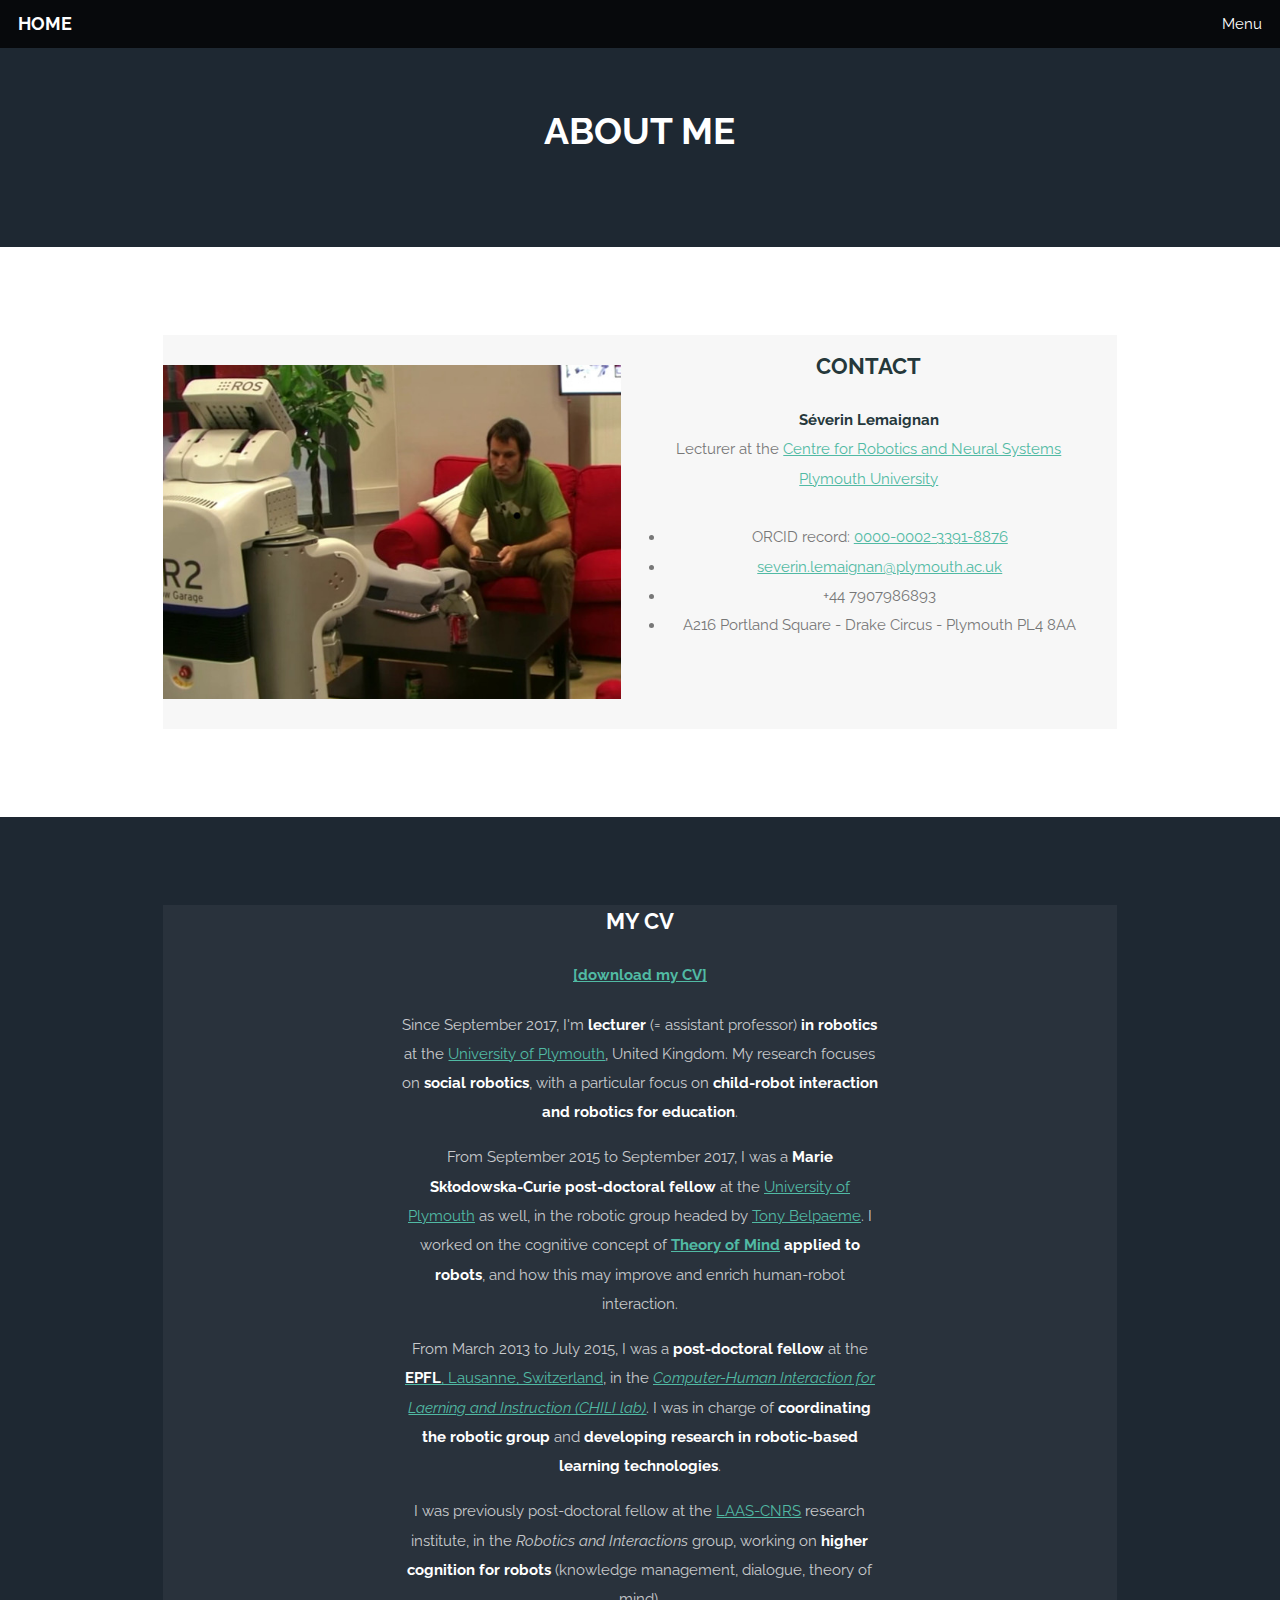
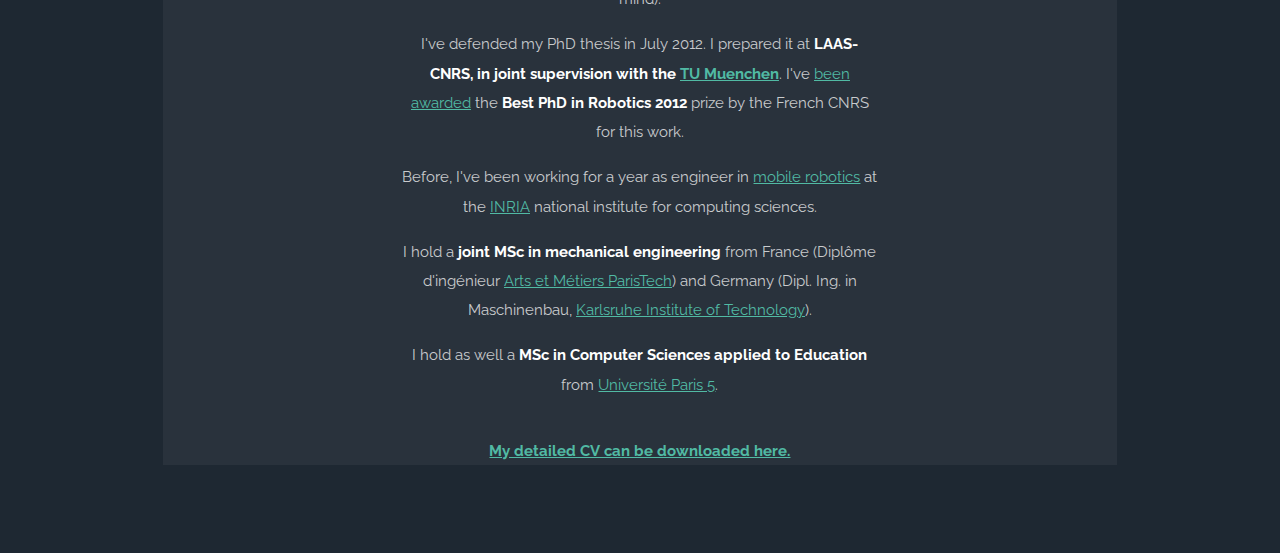
==== aboutme.html @ 6ba9ac2d "[minor] link to my full CV" ====
<!DOCTYPE HTML>
<!--
    Retrospect by TEMPLATED
    templated.co @templatedco
    Released for free under the Creative Commons Attribution 3.0 license (templated.co/license)
-->
<html>
    <head>
        <title>Séverin Lemaignan - Research & Curriculum</title>
        <meta charset="utf-8" />
        <meta name="viewport" content="width=device-width, initial-scale=1" />
        <!--[if lte IE 8]><script src="assets/js/ie/html5shiv.js"></script><![endif]-->
        <link rel="stylesheet" href="assets/css/main.css" />
        <!--[if lte IE 8]><link rel="stylesheet" href="assets/css/ie8.css" /><![endif]-->
        <!--[if lte IE 9]><link rel="stylesheet" href="assets/css/ie9.css" /><![endif]-->
        <script src="assets/js/webcomponents-lite.min.js"></script>
        <link rel="import" href="elements/nav.html">
        <link rel="import" href="elements/footer.html">

    </head>
    <body>

        <!-- Header -->
        <header id="header">
            <h1><a href="index.html">HOME</a></h1>
            <a href="#nav">Menu</a>
        </header>

        <!-- Nav -->
        <my-menu id="nav"></my-menu>

        <!-- Main -->
        <section id="main" class="wrapper style3 about-me-header">
            <div class="container">

                <header class="major special">
                    <h2>About Me</h2>
                </header>

            </div>
        </section>
        <section id="contact" class="wrapper special">
            <div class="inner">
                <article class="feature left">
                    <span class="image"><img src="images/aperitiftime.jpg" alt="" /></span>
                    <div class="content">
                        <h2>Contact</h2>
                        <p>
                        <strong>Séverin Lemaignan</strong><br/>
                        Lecturer at the <a href="https://www1.plymouth.ac.uk/research/crns/Pages/default.aspx" alt="CRNS official Website">Centre for Robotics and Neural Systems</a><br />
                        <a href="https://www.plymouth.ac.uk/" alt="UoP official Website">Plymouth University</a>
                        </p>

                        <ul class="fa-ul">
                            <li ><i class="fa-li fa fa-graduation-cap"></i>ORCID record: <a href="http://orcid.org/0000-0002-3391-8876" alt="ORCID record">0000-0002-3391-8876</a></li>
                            <li ><i class="fa-li fa fa-send"></i><a href="mailto:severin.lemaignan@plymouth.ac.uk">severin.lemaignan@plymouth.ac.uk</a></li>
                            <li ><i class="fa-li fa fa-mobile-phone"></i>+44 7907986893</li>
                            <li ><i class="fa-li fa fa-envelope"></i>A216 Portland Square - Drake Circus - Plymouth PL4 8AA</li>
                        </ul>

                        <ul class="icons">
                            <li><a href="https://plus.google.com/109203998493230524215" class="icon fa-google-plus">
                                    <span class="label">Google Plus</span>
                                </a></li>
                                <li><a href="https://twitter.com/skadge" class="icon fa-twitter">
                                        <span class="label">Twitter</span>
                                    </a></li>
                                    <li><a href="https://fr.linkedin.com/in/skadge" class="icon fa-linkedin">
                                            <span class="label">LinkedIn</span>
                                        </a></li>
                        </ul>

                    </div>
                </article>
            </div>
        </section>


        <section id="curriculum" class="wrapper style2 special">
            <div class="inner">
                <article class="feature">
                    <div class="container 50%">
                        <h2>My CV</h2>

                        <div style="margin-bottom:20px">
<b><a href="https://github.com/severin-lemaignan/cv/raw/master/cv.pdf" type="application/pdf">[download my CV]</a></b>
                        </div>

                        <ul class="alt">
<li> Since September 2017, I'm <strong>lecturer</strong> (= assistant professor) <strong>in robotics</strong> at the <a href="https://www.plymouth.ac.uk/" alt="UoP official Website">University of Plymouth</a>, United Kingdom. My research focuses on <strong>social robotics</strong>, with a particular focus on <strong>child-robot interaction and robotics for education</strong>.
</li>

<li> From September 2015 to September 2017, I was a <strong>Marie Skłodowska-Curie post-doctoral fellow</strong> at the <a href="https://www.plymouth.ac.uk/" alt="UoP official Website">University of Plymouth</a> as well, in the robotic group headed by <a href="http://tonybelpaeme.me">Tony Belpaeme</a>.
I worked on the cognitive concept of <strong><a href="https://en.wikipedia.org/wiki/Theory_of_mind" alt="Wikipedia page on the Theory of Mind">Theory of Mind</a> applied to robots</strong>, and how this may improve and enrich human-robot interaction.
</li>

<li> From March 2013 to July 2015, I was a <strong>post-doctoral fellow</strong> at the <a
href="http://www.epfl.ch" alt="Website of the
CHILI Lab"><strong>EPFL</strong>, Lausanne, Switzerland</a>, in the <em><a
href="http://chili.epfl.ch" alt="CHILI lab website"</a>Computer-Human
Interaction for Laerning and Instruction (CHILI lab)</a></em>. I was in charge of
<strong>coordinating the robotic group</strong> and <strong>developing research in robotic-based learning technologies</strong>.</li>

<li> I was previously post-doctoral fellow at the <a
href="http://www.laas.fr/laas09/2-27719-Home.php" alt="Website of the
Laboratoire d'Architecture et d'Analyse des Systèmes">LAAS-CNRS</a> research
institute, in the <em>Robotics and Interactions</em> group, working on 
<strong>higher cognition for robots</strong> (knowledge management, dialogue, theory of
mind).
</li>

<li> I've defended my PhD thesis in July 2012. I prepared it at <strong>LAAS-CNRS, in
joint supervision with the <a href="http://ias.cs.tum.edu" alt="TUM IAS
official Website">TU Muenchen</a></strong>. I've <a href="http://www.gdr-robotique.org/prix_de_these/?an=2013" alt="Prix de thèse - website GdR Robotique / CNRS">been awarded</a> the <strong>Best PhD in Robotics 2012</strong> prize by the French CNRS for this work.
</li>

<li>
Before, I've been working for a year as engineer in <a
href="http://cybercars2.paris-rocquencourt.inria.fr/" alt="Website of the
Cybercars project"> mobile robotics</a> at the <a
href="http://www.inria.fr/index.en.html" alt="Website of the Institut National
de Recherche en Informatique et Automatique">INRIA</a> national institute for
computing sciences.
</li>

<li>
I hold a <strong>joint MSc in mechanical engineering</strong> from France (Diplôme d'ingénieur
<a href="http://www.ensam.eu/en/">Arts et Métiers ParisTech</a>) and Germany
(Dipl. Ing. in Maschinenbau, <a
href="http://www.kit.edu">Karlsruhe Institute of Technology</a>).
</li>

<li>
I hold as well a <strong>MSc in Computer Sciences applied to Education</strong> from <a
href="http://www.univ-paris5.fr/">Université Paris 5</a>.
</li>

                        </ul>

<b><a href="https://github.com/severin-lemaignan/cv/raw/master/cv.pdf" type="application/pdf">My detailed CV can be downloaded here.</a></b>

                    </div>
                </article>
            </div>
        </section>

        <my-footer></my-footer>

        <!-- Scripts -->
        <script src="assets/js/jquery.min.js"></script>
        <script src="assets/js/skel.min.js"></script>
        <script src="assets/js/util.js"></script>
        <!--[if lte IE 8]><script src="assets/js/ie/respond.min.js"></script><![endif]-->
        <script src="assets/js/main.js"></script>

    </body>
</html>
---- assets/css/main.css ----
@charset "UTF-8";
@import url(font-awesome.min.css);
@import url("https://fonts.googleapis.com/css?family=Raleway:400,500,700");

/*
	Retrospect by TEMPLATED
	templated.co @templatedco
	Released for free under the Creative Commons Attribution 3.0 license (templated.co/license)
*/

/* Reset */

	html, body, div, span, applet, object, iframe, h1, h2, h3, h4, h5, h6, p, blockquote, pre, a, abbr, acronym, address, big, cite, code, del, dfn, em, img, ins, kbd, q, s, samp, small, strike, strong, sub, sup, tt, var, b, u, i, center, dl, dt, dd, ol, ul, li, fieldset, form, label, legend, table, caption, tbody, tfoot, thead, tr, th, td, article, aside, canvas, details, embed, figure, figcaption, footer, header, hgroup, menu, nav, output, ruby, section, summary, time, mark, audio, video {
		margin: 0;
		padding: 0;
		border: 0;
		font-size: 100%;
		font: inherit;
		vertical-align: baseline;
	}

    #publis :target {
           background: rgb(255,255,200);
       }

	article, aside, details, figcaption, figure, footer, header, hgroup, menu, nav, section {
		display: block;
	}

	body {
		line-height: 1;
	}

	ol, ul {
		list-style: none;
	}

	blockquote, q {
		quotes: none;
	}

	blockquote:before, blockquote:after, q:before, q:after {
		content: '';
		content: none;
	}

	table {
		border-collapse: collapse;
		border-spacing: 0;
	}

	body {
		-webkit-text-size-adjust: none;
	}

    .myname {
        text-decoration: underline;
    }

    .award {
        color: #D77965;
    }

    .note {
        background: rgba(144, 144, 144, 0.075) none repeat scroll 0 0;
        border-color: rgba(144, 144, 144, 0.25);
        border-radius: 4px;
        border-style: solid;
        border-width: 1px;
        font-size: 0.9em;
        margin: 0 0.5em;
        padding: 0.25em 0.65em;
    }

    .back-to-top {
        text-align:right;
        display: block;
        margin-top:-50px;
        margin-bottom:50px;
    }

/* Tooltip container */
.tooltip {
    position: relative;
    display: inline-block;
}

/* Tooltip text */
.tooltip .tooltiptext {
    visibility: hidden;
    font-size:70%;
    width: 170px;
    background-color: #777;
    color: #ddd;
    text-align: center;
    padding: 3px 3px;
    border-radius: 4px;
 
    /* Position the tooltip text - see examples below! */
    position: absolute;
    z-index: 1;
}

/* Show the tooltip text when you mouse over the tooltip container */
.tooltip:hover .tooltiptext {
    visibility: visible;
}
.tooltip .tooltiptext {
    top: -5px;
    left: 105%;
}

.tooltip .tooltiptext::after {
    content: " ";
    position: absolute;
    top: 50%;
    right: 100%; /* To the left of the tooltip */
    margin-top: -5px;
    border-width: 5px;
    border-style: solid;
    border-color: transparent #777 transparent transparent;
}

/* Box Model */

	*, *:before, *:after {
		-moz-box-sizing: border-box;
		-webkit-box-sizing: border-box;
		box-sizing: border-box;
	}

/* Containers */

	.container {
		margin-left: auto;
		margin-right: auto;
	}

	.container.\31 25\25 {
		width: 100%;
		max-width: 100em;
		min-width: 80em;
	}

	.container.\37 5\25 {
		width: 60em;
	}

	.container.\35 0\25 {
		width: 40em;
	}

	.container.\32 5\25 {
		width: 20em;
	}

	.container {
		width: 80em;
	}

	@media screen and (max-width: 1680px) {

		.container.\31 25\25 {
			width: 100%;
			max-width: 100em;
			min-width: 80em;
		}

		.container.\37 5\25 {
			width: 60em;
		}

		.container.\35 0\25 {
			width: 40em;
		}

		.container.\32 5\25 {
			width: 20em;
		}

		.container {
			width: 80em;
		}

	}

	@media screen and (max-width: 1280px) {

		.container.\31 25\25 {
			width: 100%;
			max-width: 81.25em;
			min-width: 65em;
		}

		.container.\37 5\25 {
			width: 48.75em;
		}

		.container.\35 0\25 {
			width: 32.5em;
		}

		.container.\32 5\25 {
			width: 16.25em;
		}

		.container {
			width: 65em;
		}

	}

	@media screen and (max-width: 980px) {

		.container.\31 25\25 {
			width: 100%;
			max-width: 112.5%;
			min-width: 90%;
		}

		.container.\37 5\25 {
			width: 67.5%;
		}

		.container.\35 0\25 {
			width: 45%;
		}

		.container.\32 5\25 {
			width: 22.5%;
		}

		.container {
			width: 90% !important;
		}

	}

	@media screen and (max-width: 736px) {

		.container.\31 25\25 {
			width: 100%;
			max-width: 112.5%;
			min-width: 90%;
		}

		.container.\37 5\25 {
			width: 67.5%;
		}

		.container.\35 0\25 {
			width: 45%;
		}

		.container.\32 5\25 {
			width: 22.5%;
		}

		.container {
			width: 90% !important;
		}

	}

	@media screen and (max-width: 480px) {

		.container.\31 25\25 {
			width: 100%;
			max-width: 112.5%;
			min-width: 90%;
		}

		.container.\37 5\25 {
			width: 67.5%;
		}

		.container.\35 0\25 {
			width: 45%;
		}

		.container.\32 5\25 {
			width: 22.5%;
		}

		.container {
			width: 90% !important;
		}

	}

/* Grid */

	.row {
		border-bottom: solid 1px transparent;
		-moz-box-sizing: border-box;
		-webkit-box-sizing: border-box;
		box-sizing: border-box;
	}

	.row > * {
		float: left;
		-moz-box-sizing: border-box;
		-webkit-box-sizing: border-box;
		box-sizing: border-box;
	}

	.row:after, .row:before {
		content: '';
		display: block;
		clear: both;
		height: 0;
	}

	.row.uniform > * > :first-child {
		margin-top: 0;
	}

	.row.uniform > * > :last-child {
		margin-bottom: 0;
	}

	.row.\30 \25 > * {
		padding: 0 0 0 0em;
	}

	.row.\30 \25 {
		margin: 0 0 -1px 0em;
	}

	.row.uniform.\30 \25 > * {
		padding: 0em 0 0 0em;
	}

	.row.uniform.\30 \25 {
		margin: 0em 0 -1px 0em;
	}

	.row > * {
		padding: 0 0 0 2em;
	}

	.row {
		margin: 0 0 -1px -2em;
	}

	.row.uniform > * {
		padding: 2em 0 0 2em;
	}

	.row.uniform {
		margin: -2em 0 -1px -2em;
	}

	.row.\32 00\25 > * {
		padding: 0 0 0 4em;
	}

	.row.\32 00\25 {
		margin: 0 0 -1px -4em;
	}

	.row.uniform.\32 00\25 > * {
		padding: 4em 0 0 4em;
	}

	.row.uniform.\32 00\25 {
		margin: -4em 0 -1px -4em;
	}

	.row.\31 50\25 > * {
		padding: 0 0 0 3em;
	}

	.row.\31 50\25 {
		margin: 0 0 -1px -3em;
	}

	.row.uniform.\31 50\25 > * {
		padding: 3em 0 0 3em;
	}

	.row.uniform.\31 50\25 {
		margin: -3em 0 -1px -3em;
	}

	.row.\35 0\25 > * {
		padding: 0 0 0 1em;
	}

	.row.\35 0\25 {
		margin: 0 0 -1px -1em;
	}

	.row.uniform.\35 0\25 > * {
		padding: 1em 0 0 1em;
	}

	.row.uniform.\35 0\25 {
		margin: -1em 0 -1px -1em;
	}

	.row.\32 5\25 > * {
		padding: 0 0 0 0.5em;
	}

	.row.\32 5\25 {
		margin: 0 0 -1px -0.5em;
	}

	.row.uniform.\32 5\25 > * {
		padding: 0.5em 0 0 0.5em;
	}

	.row.uniform.\32 5\25 {
		margin: -0.5em 0 -1px -0.5em;
	}

	.\31 2u, .\31 2u\24 {
		width: 100%;
		clear: none;
		margin-left: 0;
	}

	.\31 1u, .\31 1u\24 {
		width: 91.6666666667%;
		clear: none;
		margin-left: 0;
	}

	.\31 0u, .\31 0u\24 {
		width: 83.3333333333%;
		clear: none;
		margin-left: 0;
	}

	.\39 u, .\39 u\24 {
		width: 75%;
		clear: none;
		margin-left: 0;
	}

	.\38 u, .\38 u\24 {
		width: 66.6666666667%;
		clear: none;
		margin-left: 0;
	}

	.\37 u, .\37 u\24 {
		width: 58.3333333333%;
		clear: none;
		margin-left: 0;
	}

	.\36 u, .\36 u\24 {
		width: 50%;
		clear: none;
		margin-left: 0;
	}

	.\35 u, .\35 u\24 {
		width: 41.6666666667%;
		clear: none;
		margin-left: 0;
	}

	.\34 u, .\34 u\24 {
		width: 33.3333333333%;
		clear: none;
		margin-left: 0;
	}

	.\33 u, .\33 u\24 {
		width: 25%;
		clear: none;
		margin-left: 0;
	}

	.\32 u, .\32 u\24 {
		width: 16.6666666667%;
		clear: none;
		margin-left: 0;
	}

	.\31 u, .\31 u\24 {
		width: 8.3333333333%;
		clear: none;
		margin-left: 0;
	}

	.\31 2u\24 + *,
	.\31 1u\24 + *,
	.\31 0u\24 + *,
	.\39 u\24 + *,
	.\38 u\24 + *,
	.\37 u\24 + *,
	.\36 u\24 + *,
	.\35 u\24 + *,
	.\34 u\24 + *,
	.\33 u\24 + *,
	.\32 u\24 + *,
	.\31 u\24 + * {
		clear: left;
	}

	.\-11u {
		margin-left: 91.66667%;
	}

	.\-10u {
		margin-left: 83.33333%;
	}

	.\-9u {
		margin-left: 75%;
	}

	.\-8u {
		margin-left: 66.66667%;
	}

	.\-7u {
		margin-left: 58.33333%;
	}

	.\-6u {
		margin-left: 50%;
	}

	.\-5u {
		margin-left: 41.66667%;
	}

	.\-4u {
		margin-left: 33.33333%;
	}

	.\-3u {
		margin-left: 25%;
	}

	.\-2u {
		margin-left: 16.66667%;
	}

	.\-1u {
		margin-left: 8.33333%;
	}

	@media screen and (max-width: 1680px) {

		.row > * {
			padding: 0 0 0 2em;
		}

		.row {
			margin: 0 0 -1px -2em;
		}

		.row.uniform > * {
			padding: 2em 0 0 2em;
		}

		.row.uniform {
			margin: -2em 0 -1px -2em;
		}

		.row.\32 00\25 > * {
			padding: 0 0 0 4em;
		}

		.row.\32 00\25 {
			margin: 0 0 -1px -4em;
		}

		.row.uniform.\32 00\25 > * {
			padding: 4em 0 0 4em;
		}

		.row.uniform.\32 00\25 {
			margin: -4em 0 -1px -4em;
		}

		.row.\31 50\25 > * {
			padding: 0 0 0 3em;
		}

		.row.\31 50\25 {
			margin: 0 0 -1px -3em;
		}

		.row.uniform.\31 50\25 > * {
			padding: 3em 0 0 3em;
		}

		.row.uniform.\31 50\25 {
			margin: -3em 0 -1px -3em;
		}

		.row.\35 0\25 > * {
			padding: 0 0 0 1em;
		}

		.row.\35 0\25 {
			margin: 0 0 -1px -1em;
		}

		.row.uniform.\35 0\25 > * {
			padding: 1em 0 0 1em;
		}

		.row.uniform.\35 0\25 {
			margin: -1em 0 -1px -1em;
		}

		.row.\32 5\25 > * {
			padding: 0 0 0 0.5em;
		}

		.row.\32 5\25 {
			margin: 0 0 -1px -0.5em;
		}

		.row.uniform.\32 5\25 > * {
			padding: 0.5em 0 0 0.5em;
		}

		.row.uniform.\32 5\25 {
			margin: -0.5em 0 -1px -0.5em;
		}

		.\31 2u\28xlarge\29, .\31 2u\24\28xlarge\29 {
			width: 100%;
			clear: none;
			margin-left: 0;
		}

		.\31 1u\28xlarge\29, .\31 1u\24\28xlarge\29 {
			width: 91.6666666667%;
			clear: none;
			margin-left: 0;
		}

		.\31 0u\28xlarge\29, .\31 0u\24\28xlarge\29 {
			width: 83.3333333333%;
			clear: none;
			margin-left: 0;
		}

		.\39 u\28xlarge\29, .\39 u\24\28xlarge\29 {
			width: 75%;
			clear: none;
			margin-left: 0;
		}

		.\38 u\28xlarge\29, .\38 u\24\28xlarge\29 {
			width: 66.6666666667%;
			clear: none;
			margin-left: 0;
		}

		.\37 u\28xlarge\29, .\37 u\24\28xlarge\29 {
			width: 58.3333333333%;
			clear: none;
			margin-left: 0;
		}

		.\36 u\28xlarge\29, .\36 u\24\28xlarge\29 {
			width: 50%;
			clear: none;
			margin-left: 0;
		}

		.\35 u\28xlarge\29, .\35 u\24\28xlarge\29 {
			width: 41.6666666667%;
			clear: none;
			margin-left: 0;
		}

		.\34 u\28xlarge\29, .\34 u\24\28xlarge\29 {
			width: 33.3333333333%;
			clear: none;
			margin-left: 0;
		}

		.\33 u\28xlarge\29, .\33 u\24\28xlarge\29 {
			width: 25%;
			clear: none;
			margin-left: 0;
		}

		.\32 u\28xlarge\29, .\32 u\24\28xlarge\29 {
			width: 16.6666666667%;
			clear: none;
			margin-left: 0;
		}

		.\31 u\28xlarge\29, .\31 u\24\28xlarge\29 {
			width: 8.3333333333%;
			clear: none;
			margin-left: 0;
		}

		.\31 2u\24\28xlarge\29 + *,
		.\31 1u\24\28xlarge\29 + *,
		.\31 0u\24\28xlarge\29 + *,
		.\39 u\24\28xlarge\29 + *,
		.\38 u\24\28xlarge\29 + *,
		.\37 u\24\28xlarge\29 + *,
		.\36 u\24\28xlarge\29 + *,
		.\35 u\24\28xlarge\29 + *,
		.\34 u\24\28xlarge\29 + *,
		.\33 u\24\28xlarge\29 + *,
		.\32 u\24\28xlarge\29 + *,
		.\31 u\24\28xlarge\29 + * {
			clear: left;
		}

		.\-11u\28xlarge\29 {
			margin-left: 91.66667%;
		}

		.\-10u\28xlarge\29 {
			margin-left: 83.33333%;
		}

		.\-9u\28xlarge\29 {
			margin-left: 75%;
		}

		.\-8u\28xlarge\29 {
			margin-left: 66.66667%;
		}

		.\-7u\28xlarge\29 {
			margin-left: 58.33333%;
		}

		.\-6u\28xlarge\29 {
			margin-left: 50%;
		}

		.\-5u\28xlarge\29 {
			margin-left: 41.66667%;
		}

		.\-4u\28xlarge\29 {
			margin-left: 33.33333%;
		}

		.\-3u\28xlarge\29 {
			margin-left: 25%;
		}

		.\-2u\28xlarge\29 {
			margin-left: 16.66667%;
		}

		.\-1u\28xlarge\29 {
			margin-left: 8.33333%;
		}

	}

	@media screen and (max-width: 1280px) {

		.row > * {
			padding: 0 0 0 1.5em;
		}

		.row {
			margin: 0 0 -1px -1.5em;
		}

		.row.uniform > * {
			padding: 1.5em 0 0 1.5em;
		}

		.row.uniform {
			margin: -1.5em 0 -1px -1.5em;
		}

		.row.\32 00\25 > * {
			padding: 0 0 0 3em;
		}

		.row.\32 00\25 {
			margin: 0 0 -1px -3em;
		}

		.row.uniform.\32 00\25 > * {
			padding: 3em 0 0 3em;
		}

		.row.uniform.\32 00\25 {
			margin: -3em 0 -1px -3em;
		}

		.row.\31 50\25 > * {
			padding: 0 0 0 2.25em;
		}

		.row.\31 50\25 {
			margin: 0 0 -1px -2.25em;
		}

		.row.uniform.\31 50\25 > * {
			padding: 2.25em 0 0 2.25em;
		}

		.row.uniform.\31 50\25 {
			margin: -2.25em 0 -1px -2.25em;
		}

		.row.\35 0\25 > * {
			padding: 0 0 0 0.75em;
		}

		.row.\35 0\25 {
			margin: 0 0 -1px -0.75em;
		}

		.row.uniform.\35 0\25 > * {
			padding: 0.75em 0 0 0.75em;
		}

		.row.uniform.\35 0\25 {
			margin: -0.75em 0 -1px -0.75em;
		}

		.row.\32 5\25 > * {
			padding: 0 0 0 0.375em;
		}

		.row.\32 5\25 {
			margin: 0 0 -1px -0.375em;
		}

		.row.uniform.\32 5\25 > * {
			padding: 0.375em 0 0 0.375em;
		}

		.row.uniform.\32 5\25 {
			margin: -0.375em 0 -1px -0.375em;
		}

		.\31 2u\28large\29, .\31 2u\24\28large\29 {
			width: 100%;
			clear: none;
			margin-left: 0;
		}

		.\31 1u\28large\29, .\31 1u\24\28large\29 {
			width: 91.6666666667%;
			clear: none;
			margin-left: 0;
		}

		.\31 0u\28large\29, .\31 0u\24\28large\29 {
			width: 83.3333333333%;
			clear: none;
			margin-left: 0;
		}

		.\39 u\28large\29, .\39 u\24\28large\29 {
			width: 75%;
			clear: none;
			margin-left: 0;
		}

		.\38 u\28large\29, .\38 u\24\28large\29 {
			width: 66.6666666667%;
			clear: none;
			margin-left: 0;
		}

		.\37 u\28large\29, .\37 u\24\28large\29 {
			width: 58.3333333333%;
			clear: none;
			margin-left: 0;
		}

		.\36 u\28large\29, .\36 u\24\28large\29 {
			width: 50%;
			clear: none;
			margin-left: 0;
		}

		.\35 u\28large\29, .\35 u\24\28large\29 {
			width: 41.6666666667%;
			clear: none;
			margin-left: 0;
		}

		.\34 u\28large\29, .\34 u\24\28large\29 {
			width: 33.3333333333%;
			clear: none;
			margin-left: 0;
		}

		.\33 u\28large\29, .\33 u\24\28large\29 {
			width: 25%;
			clear: none;
			margin-left: 0;
		}

		.\32 u\28large\29, .\32 u\24\28large\29 {
			width: 16.6666666667%;
			clear: none;
			margin-left: 0;
		}

		.\31 u\28large\29, .\31 u\24\28large\29 {
			width: 8.3333333333%;
			clear: none;
			margin-left: 0;
		}

		.\31 2u\24\28large\29 + *,
		.\31 1u\24\28large\29 + *,
		.\31 0u\24\28large\29 + *,
		.\39 u\24\28large\29 + *,
		.\38 u\24\28large\29 + *,
		.\37 u\24\28large\29 + *,
		.\36 u\24\28large\29 + *,
		.\35 u\24\28large\29 + *,
		.\34 u\24\28large\29 + *,
		.\33 u\24\28large\29 + *,
		.\32 u\24\28large\29 + *,
		.\31 u\24\28large\29 + * {
			clear: left;
		}

		.\-11u\28large\29 {
			margin-left: 91.66667%;
		}

		.\-10u\28large\29 {
			margin-left: 83.33333%;
		}

		.\-9u\28large\29 {
			margin-left: 75%;
		}

		.\-8u\28large\29 {
			margin-left: 66.66667%;
		}

		.\-7u\28large\29 {
			margin-left: 58.33333%;
		}

		.\-6u\28large\29 {
			margin-left: 50%;
		}

		.\-5u\28large\29 {
			margin-left: 41.66667%;
		}

		.\-4u\28large\29 {
			margin-left: 33.33333%;
		}

		.\-3u\28large\29 {
			margin-left: 25%;
		}

		.\-2u\28large\29 {
			margin-left: 16.66667%;
		}

		.\-1u\28large\29 {
			margin-left: 8.33333%;
		}

	}

	@media screen and (max-width: 980px) {

		.row > * {
			padding: 0 0 0 1.5em;
		}

		.row {
			margin: 0 0 -1px -1.5em;
		}

		.row.uniform > * {
			padding: 1.5em 0 0 1.5em;
		}

		.row.uniform {
			margin: -1.5em 0 -1px -1.5em;
		}

		.row.\32 00\25 > * {
			padding: 0 0 0 3em;
		}

		.row.\32 00\25 {
			margin: 0 0 -1px -3em;
		}

		.row.uniform.\32 00\25 > * {
			padding: 3em 0 0 3em;
		}

		.row.uniform.\32 00\25 {
			margin: -3em 0 -1px -3em;
		}

		.row.\31 50\25 > * {
			padding: 0 0 0 2.25em;
		}

		.row.\31 50\25 {
			margin: 0 0 -1px -2.25em;
		}

		.row.uniform.\31 50\25 > * {
			padding: 2.25em 0 0 2.25em;
		}

		.row.uniform.\31 50\25 {
			margin: -2.25em 0 -1px -2.25em;
		}

		.row.\35 0\25 > * {
			padding: 0 0 0 0.75em;
		}

		.row.\35 0\25 {
			margin: 0 0 -1px -0.75em;
		}

		.row.uniform.\35 0\25 > * {
			padding: 0.75em 0 0 0.75em;
		}

		.row.uniform.\35 0\25 {
			margin: -0.75em 0 -1px -0.75em;
		}

		.row.\32 5\25 > * {
			padding: 0 0 0 0.375em;
		}

		.row.\32 5\25 {
			margin: 0 0 -1px -0.375em;
		}

		.row.uniform.\32 5\25 > * {
			padding: 0.375em 0 0 0.375em;
		}

		.row.uniform.\32 5\25 {
			margin: -0.375em 0 -1px -0.375em;
		}

		.\31 2u\28medium\29, .\31 2u\24\28medium\29 {
			width: 100%;
			clear: none;
			margin-left: 0;
		}

		.\31 1u\28medium\29, .\31 1u\24\28medium\29 {
			width: 91.6666666667%;
			clear: none;
			margin-left: 0;
		}

		.\31 0u\28medium\29, .\31 0u\24\28medium\29 {
			width: 83.3333333333%;
			clear: none;
			margin-left: 0;
		}

		.\39 u\28medium\29, .\39 u\24\28medium\29 {
			width: 75%;
			clear: none;
			margin-left: 0;
		}

		.\38 u\28medium\29, .\38 u\24\28medium\29 {
			width: 66.6666666667%;
			clear: none;
			margin-left: 0;
		}

		.\37 u\28medium\29, .\37 u\24\28medium\29 {
			width: 58.3333333333%;
			clear: none;
			margin-left: 0;
		}

		.\36 u\28medium\29, .\36 u\24\28medium\29 {
			width: 50%;
			clear: none;
			margin-left: 0;
		}

		.\35 u\28medium\29, .\35 u\24\28medium\29 {
			width: 41.6666666667%;
			clear: none;
			margin-left: 0;
		}

		.\34 u\28medium\29, .\34 u\24\28medium\29 {
			width: 33.3333333333%;
			clear: none;
			margin-left: 0;
		}

		.\33 u\28medium\29, .\33 u\24\28medium\29 {
			width: 25%;
			clear: none;
			margin-left: 0;
		}

		.\32 u\28medium\29, .\32 u\24\28medium\29 {
			width: 16.6666666667%;
			clear: none;
			margin-left: 0;
		}

		.\31 u\28medium\29, .\31 u\24\28medium\29 {
			width: 8.3333333333%;
			clear: none;
			margin-left: 0;
		}

		.\31 2u\24\28medium\29 + *,
		.\31 1u\24\28medium\29 + *,
		.\31 0u\24\28medium\29 + *,
		.\39 u\24\28medium\29 + *,
		.\38 u\24\28medium\29 + *,
		.\37 u\24\28medium\29 + *,
		.\36 u\24\28medium\29 + *,
		.\35 u\24\28medium\29 + *,
		.\34 u\24\28medium\29 + *,
		.\33 u\24\28medium\29 + *,
		.\32 u\24\28medium\29 + *,
		.\31 u\24\28medium\29 + * {
			clear: left;
		}

		.\-11u\28medium\29 {
			margin-left: 91.66667%;
		}

		.\-10u\28medium\29 {
			margin-left: 83.33333%;
		}

		.\-9u\28medium\29 {
			margin-left: 75%;
		}

		.\-8u\28medium\29 {
			margin-left: 66.66667%;
		}

		.\-7u\28medium\29 {
			margin-left: 58.33333%;
		}

		.\-6u\28medium\29 {
			margin-left: 50%;
		}

		.\-5u\28medium\29 {
			margin-left: 41.66667%;
		}

		.\-4u\28medium\29 {
			margin-left: 33.33333%;
		}

		.\-3u\28medium\29 {
			margin-left: 25%;
		}

		.\-2u\28medium\29 {
			margin-left: 16.66667%;
		}

		.\-1u\28medium\29 {
			margin-left: 8.33333%;
		}

	}

	@media screen and (max-width: 736px) {

		.row > * {
			padding: 0 0 0 1.25em;
		}

		.row {
			margin: 0 0 -1px -1.25em;
		}

		.row.uniform > * {
			padding: 1.25em 0 0 1.25em;
		}

		.row.uniform {
			margin: -1.25em 0 -1px -1.25em;
		}

		.row.\32 00\25 > * {
			padding: 0 0 0 2.5em;
		}

		.row.\32 00\25 {
			margin: 0 0 -1px -2.5em;
		}

		.row.uniform.\32 00\25 > * {
			padding: 2.5em 0 0 2.5em;
		}

		.row.uniform.\32 00\25 {
			margin: -2.5em 0 -1px -2.5em;
		}

		.row.\31 50\25 > * {
			padding: 0 0 0 1.875em;
		}

		.row.\31 50\25 {
			margin: 0 0 -1px -1.875em;
		}

		.row.uniform.\31 50\25 > * {
			padding: 1.875em 0 0 1.875em;
		}

		.row.uniform.\31 50\25 {
			margin: -1.875em 0 -1px -1.875em;
		}

		.row.\35 0\25 > * {
			padding: 0 0 0 0.625em;
		}

		.row.\35 0\25 {
			margin: 0 0 -1px -0.625em;
		}

		.row.uniform.\35 0\25 > * {
			padding: 0.625em 0 0 0.625em;
		}

		.row.uniform.\35 0\25 {
			margin: -0.625em 0 -1px -0.625em;
		}

		.row.\32 5\25 > * {
			padding: 0 0 0 0.3125em;
		}

		.row.\32 5\25 {
			margin: 0 0 -1px -0.3125em;
		}

		.row.uniform.\32 5\25 > * {
			padding: 0.3125em 0 0 0.3125em;
		}

		.row.uniform.\32 5\25 {
			margin: -0.3125em 0 -1px -0.3125em;
		}

		.\31 2u\28small\29, .\31 2u\24\28small\29 {
			width: 100%;
			clear: none;
			margin-left: 0;
		}

		.\31 1u\28small\29, .\31 1u\24\28small\29 {
			width: 91.6666666667%;
			clear: none;
			margin-left: 0;
		}

		.\31 0u\28small\29, .\31 0u\24\28small\29 {
			width: 83.3333333333%;
			clear: none;
			margin-left: 0;
		}

		.\39 u\28small\29, .\39 u\24\28small\29 {
			width: 75%;
			clear: none;
			margin-left: 0;
		}

		.\38 u\28small\29, .\38 u\24\28small\29 {
			width: 66.6666666667%;
			clear: none;
			margin-left: 0;
		}

		.\37 u\28small\29, .\37 u\24\28small\29 {
			width: 58.3333333333%;
			clear: none;
			margin-left: 0;
		}

		.\36 u\28small\29, .\36 u\24\28small\29 {
			width: 50%;
			clear: none;
			margin-left: 0;
		}

		.\35 u\28small\29, .\35 u\24\28small\29 {
			width: 41.6666666667%;
			clear: none;
			margin-left: 0;
		}

		.\34 u\28small\29, .\34 u\24\28small\29 {
			width: 33.3333333333%;
			clear: none;
			margin-left: 0;
		}

		.\33 u\28small\29, .\33 u\24\28small\29 {
			width: 25%;
			clear: none;
			margin-left: 0;
		}

		.\32 u\28small\29, .\32 u\24\28small\29 {
			width: 16.6666666667%;
			clear: none;
			margin-left: 0;
		}

		.\31 u\28small\29, .\31 u\24\28small\29 {
			width: 8.3333333333%;
			clear: none;
			margin-left: 0;
		}

		.\31 2u\24\28small\29 + *,
		.\31 1u\24\28small\29 + *,
		.\31 0u\24\28small\29 + *,
		.\39 u\24\28small\29 + *,
		.\38 u\24\28small\29 + *,
		.\37 u\24\28small\29 + *,
		.\36 u\24\28small\29 + *,
		.\35 u\24\28small\29 + *,
		.\34 u\24\28small\29 + *,
		.\33 u\24\28small\29 + *,
		.\32 u\24\28small\29 + *,
		.\31 u\24\28small\29 + * {
			clear: left;
		}

		.\-11u\28small\29 {
			margin-left: 91.66667%;
		}

		.\-10u\28small\29 {
			margin-left: 83.33333%;
		}

		.\-9u\28small\29 {
			margin-left: 75%;
		}

		.\-8u\28small\29 {
			margin-left: 66.66667%;
		}

		.\-7u\28small\29 {
			margin-left: 58.33333%;
		}

		.\-6u\28small\29 {
			margin-left: 50%;
		}

		.\-5u\28small\29 {
			margin-left: 41.66667%;
		}

		.\-4u\28small\29 {
			margin-left: 33.33333%;
		}

		.\-3u\28small\29 {
			margin-left: 25%;
		}

		.\-2u\28small\29 {
			margin-left: 16.66667%;
		}

		.\-1u\28small\29 {
			margin-left: 8.33333%;
		}

	}

	@media screen and (max-width: 480px) {

		.row > * {
			padding: 0 0 0 1.25em;
		}

		.row {
			margin: 0 0 -1px -1.25em;
		}

		.row.uniform > * {
			padding: 1.25em 0 0 1.25em;
		}

		.row.uniform {
			margin: -1.25em 0 -1px -1.25em;
		}

		.row.\32 00\25 > * {
			padding: 0 0 0 2.5em;
		}

		.row.\32 00\25 {
			margin: 0 0 -1px -2.5em;
		}

		.row.uniform.\32 00\25 > * {
			padding: 2.5em 0 0 2.5em;
		}

		.row.uniform.\32 00\25 {
			margin: -2.5em 0 -1px -2.5em;
		}

		.row.\31 50\25 > * {
			padding: 0 0 0 1.875em;
		}

		.row.\31 50\25 {
			margin: 0 0 -1px -1.875em;
		}

		.row.uniform.\31 50\25 > * {
			padding: 1.875em 0 0 1.875em;
		}

		.row.uniform.\31 50\25 {
			margin: -1.875em 0 -1px -1.875em;
		}

		.row.\35 0\25 > * {
			padding: 0 0 0 0.625em;
		}

		.row.\35 0\25 {
			margin: 0 0 -1px -0.625em;
		}

		.row.uniform.\35 0\25 > * {
			padding: 0.625em 0 0 0.625em;
		}

		.row.uniform.\35 0\25 {
			margin: -0.625em 0 -1px -0.625em;
		}

		.row.\32 5\25 > * {
			padding: 0 0 0 0.3125em;
		}

		.row.\32 5\25 {
			margin: 0 0 -1px -0.3125em;
		}

		.row.uniform.\32 5\25 > * {
			padding: 0.3125em 0 0 0.3125em;
		}

		.row.uniform.\32 5\25 {
			margin: -0.3125em 0 -1px -0.3125em;
		}

		.\31 2u\28xsmall\29, .\31 2u\24\28xsmall\29 {
			width: 100%;
			clear: none;
			margin-left: 0;
		}

		.\31 1u\28xsmall\29, .\31 1u\24\28xsmall\29 {
			width: 91.6666666667%;
			clear: none;
			margin-left: 0;
		}

		.\31 0u\28xsmall\29, .\31 0u\24\28xsmall\29 {
			width: 83.3333333333%;
			clear: none;
			margin-left: 0;
		}

		.\39 u\28xsmall\29, .\39 u\24\28xsmall\29 {
			width: 75%;
			clear: none;
			margin-left: 0;
		}

		.\38 u\28xsmall\29, .\38 u\24\28xsmall\29 {
			width: 66.6666666667%;
			clear: none;
			margin-left: 0;
		}

		.\37 u\28xsmall\29, .\37 u\24\28xsmall\29 {
			width: 58.3333333333%;
			clear: none;
			margin-left: 0;
		}

		.\36 u\28xsmall\29, .\36 u\24\28xsmall\29 {
			width: 50%;
			clear: none;
			margin-left: 0;
		}

		.\35 u\28xsmall\29, .\35 u\24\28xsmall\29 {
			width: 41.6666666667%;
			clear: none;
			margin-left: 0;
		}

		.\34 u\28xsmall\29, .\34 u\24\28xsmall\29 {
			width: 33.3333333333%;
			clear: none;
			margin-left: 0;
		}

		.\33 u\28xsmall\29, .\33 u\24\28xsmall\29 {
			width: 25%;
			clear: none;
			margin-left: 0;
		}

		.\32 u\28xsmall\29, .\32 u\24\28xsmall\29 {
			width: 16.6666666667%;
			clear: none;
			margin-left: 0;
		}

		.\31 u\28xsmall\29, .\31 u\24\28xsmall\29 {
			width: 8.3333333333%;
			clear: none;
			margin-left: 0;
		}

		.\31 2u\24\28xsmall\29 + *,
		.\31 1u\24\28xsmall\29 + *,
		.\31 0u\24\28xsmall\29 + *,
		.\39 u\24\28xsmall\29 + *,
		.\38 u\24\28xsmall\29 + *,
		.\37 u\24\28xsmall\29 + *,
		.\36 u\24\28xsmall\29 + *,
		.\35 u\24\28xsmall\29 + *,
		.\34 u\24\28xsmall\29 + *,
		.\33 u\24\28xsmall\29 + *,
		.\32 u\24\28xsmall\29 + *,
		.\31 u\24\28xsmall\29 + * {
			clear: left;
		}

		.\-11u\28xsmall\29 {
			margin-left: 91.66667%;
		}

		.\-10u\28xsmall\29 {
			margin-left: 83.33333%;
		}

		.\-9u\28xsmall\29 {
			margin-left: 75%;
		}

		.\-8u\28xsmall\29 {
			margin-left: 66.66667%;
		}

		.\-7u\28xsmall\29 {
			margin-left: 58.33333%;
		}

		.\-6u\28xsmall\29 {
			margin-left: 50%;
		}

		.\-5u\28xsmall\29 {
			margin-left: 41.66667%;
		}

		.\-4u\28xsmall\29 {
			margin-left: 33.33333%;
		}

		.\-3u\28xsmall\29 {
			margin-left: 25%;
		}

		.\-2u\28xsmall\29 {
			margin-left: 16.66667%;
		}

		.\-1u\28xsmall\29 {
			margin-left: 8.33333%;
		}

	}

/* Basic */

	@-ms-viewport {
		width: device-width;
	}

	body {
		-ms-overflow-style: scrollbar;
	}

	@media screen and (max-width: 480px) {

		html, body {
			min-width: 320px;
		}

	}

	body {
		background: #fff;
	}

		body.is-loading *, body.is-loading *:before, body.is-loading *:after {
			-moz-animation: none !important;
			-webkit-animation: none !important;
			-ms-animation: none !important;
			animation: none !important;
			-moz-transition: none !important;
			-webkit-transition: none !important;
			-ms-transition: none !important;
			transition: none !important;
		}

/* Type */

	body {
		background-color: #fff;
		color: #777;
	}

	body, input, select, textarea {
		font-family: "Raleway", Helvetica, sans-serif;
		font-size: 13pt;
		font-weight: 400;
		line-height: 2em;
	}

		@media screen and (max-width: 1680px) {

			body, input, select, textarea {
				font-size: 11pt;
			}

		}

		@media screen and (max-width: 1280px) {

			body, input, select, textarea {
				font-size: 11pt;
			}

		}

		@media screen and (max-width: 980px) {

			body, input, select, textarea {
				font-size: 12pt;
			}

		}

		@media screen and (max-width: 736px) {

			body, input, select, textarea {
				font-size: 12pt;
			}

		}

		@media screen and (max-width: 480px) {

			body, input, select, textarea {
				font-size: 12pt;
			}

		}

	a {
		text-decoration: underline;
	}

		a:hover {
			text-decoration: none;
		}

	strong, b {
		font-weight: 700;
	}

	em, i {
		font-style: italic;
	}

	p {
		margin: 0 0 2em 0;
	}

	h1, h2, h3, h4, h5, h6 {
		font-weight: 700;
		line-height: 1em;
		margin: 0 0 1em 0;
		text-transform: uppercase;
	}

		h1 a, h2 a, h3 a, h4 a, h5 a, h6 a {
			text-decoration: none;
		}

	h2 {
		font-size: 1.5em;
		line-height: 1.5em;
	}

	h3 {
		font-size: 1.3em;
		line-height: 1.5em;
	}

	h4 {
		font-size: 1.1em;
		line-height: 1.5em;
	}

	h5 {
		font-size: 0.9em;
		line-height: 1.5em;
	}

	h6 {
		font-size: 0.7em;
		line-height: 1.5em;
	}

	sub {
		font-size: 0.8em;
		position: relative;
		top: 0.5em;
	}

	sup {
		font-size: 0.8em;
		position: relative;
		top: -0.5em;
	}

	blockquote {
		border-left-style: solid;
		border-left-width: 4px;
		font-style: italic;
		margin: 0 0 2em 0;
		padding: 0.5em 0 0.5em 2em;
	}

	code {
		border-radius: 4px;
		border-style: solid;
		border-width: 1px;
		font-family: "Courier New", monospace;
		font-size: 0.9em;
		margin: 0 0.25em;
		padding: 0.25em 0.65em;
	}

	pre {
		-webkit-overflow-scrolling: touch;
		font-family: "Courier New", monospace;
		font-size: 0.9em;
		margin: 0 0 2em 0;
	}

		pre code {
			display: block;
			line-height: 1.75em;
			padding: 1em 1.5em;
			overflow-x: auto;
		}

	hr {
		border: 0;
		border-bottom-style: solid;
		border-bottom-width: 1px;
		margin: 2em 0;
	}

		hr.major {
			margin: 3em 0;
		}

	.align-left {
		text-align: left;
	}

	.align-center {
		text-align: center;
	}

	.align-right {
		text-align: right;
	}

	input, select, textarea {
		color: #25383B;
	}

	a {
		color: #51BAA4;
	}

	strong, b {
		color: #25383B;
	}

	h1, h2, h3, h4, h5, h6 {
		color: #25383B;
	}

	blockquote {
		border-left-color: rgba(144, 144, 144, 0.25);
	}

	code {
		background: rgba(144, 144, 144, 0.075);
		border-color: rgba(144, 144, 144, 0.25);
	}

	hr {
		border-bottom-color: rgba(144, 144, 144, 0.25);
	}

/* Section/Article */

	section.special, article.special, header.special {
		text-align: center;
	}

	header p {
		margin: 0 0 1.5em 0;
		position: relative;
		text-transform: uppercase;
	}

	header h2 + p {
		font-size: 1.25em;
		margin-top: -1em;
		line-height: 1.85em;
	}

	header h3 + p {
		font-size: 1.1em;
		margin-top: -0.8em;
		line-height: 1.5em;
	}

	header h4 + p,
	header h5 + p,
	header h6 + p {
		font-size: 0.9em;
		margin-top: -0.6em;
		line-height: 1.5em;
	}

	header.major {
		margin-bottom: 4em;
	}

		header.major h2 {
			font-size: 2.5em;
		}

	header.narrow {
		max-width: 60%;
		margin-left: auto;
		margin-right: auto;
	}

	@media screen and (max-width: 1280px) {

		header.narrow {
			max-width: 75%;
		}

	}

	@media screen and (max-width: 980px) {

		header.narrow {
			max-width: 100%;
		}

		header.major {
			margin-bottom: 2em;
		}

			header.major h2 {
				font-size: 2em;
			}

	}

	@media screen and (max-width: 736px) {

		header.major h2 {
			font-size: 1.5em;
		}

		header.major p {
			font-size: 1em;
		}

	}

	header p {
		color: #25383B;
	}

/* Form */

	form {
		margin: 0 0 2em 0;
	}

		form ul.actions {
			margin-top: 4em;
		}

		@media screen and (max-width: 736px) {

			form ul.actions {
				margin-top: 2em;
			}

		}

	label {
		display: block;
		font-size: 0.9em;
		font-weight: 700;
		margin: 0 0 1em 0;
	}

	input[type="text"],
	input[type="password"],
	input[type="email"],
	select,
	textarea {
		-moz-appearance: none;
		-webkit-appearance: none;
		-ms-appearance: none;
		appearance: none;
		border-radius: 4px;
		border-style: solid;
		border-width: 1px;
		display: block;
		outline: 0;
		padding: 0 1em;
		text-decoration: none;
		width: 100%;
	}

		input[type="text"]:invalid,
		input[type="password"]:invalid,
		input[type="email"]:invalid,
		select:invalid,
		textarea:invalid {
			box-shadow: none;
		}

	.select-wrapper {
		text-decoration: none;
		display: block;
		position: relative;
	}

		.select-wrapper:before {
			content: "";
			-moz-osx-font-smoothing: grayscale;
			-webkit-font-smoothing: antialiased;
			font-family: FontAwesome;
			font-style: normal;
			font-weight: normal;
			text-transform: none !important;
		}

		.select-wrapper:before {
			display: block;
			height: 3.5em;
			line-height: 3.5em;
			pointer-events: none;
			position: absolute;
			right: 0;
			text-align: center;
			top: 0;
			width: 3.5em;
		}

		.select-wrapper select::-ms-expand {
			display: none;
		}

	input[type="text"],
	input[type="password"],
	input[type="email"],
	select {
		height: 3.5em;
	}

	textarea {
		padding: 0.75em 1em;
	}

	input[type="checkbox"],
	input[type="radio"] {
		-moz-appearance: none;
		-webkit-appearance: none;
		-ms-appearance: none;
		appearance: none;
		display: block;
		float: left;
		margin-right: -2em;
		opacity: 0;
		width: 1em;
		z-index: -1;
	}

		input[type="checkbox"] + label,
		input[type="radio"] + label {
			text-decoration: none;
			cursor: pointer;
			display: inline-block;
			font-size: 1em;
			font-weight: 400;
			padding-left: 2.85em;
			padding-right: 0.75em;
			position: relative;
		}

			input[type="checkbox"] + label:before,
			input[type="radio"] + label:before {
				-moz-osx-font-smoothing: grayscale;
				-webkit-font-smoothing: antialiased;
				font-family: FontAwesome;
				font-style: normal;
				font-weight: normal;
				text-transform: none !important;
			}

			input[type="checkbox"] + label:before,
			input[type="radio"] + label:before {
				border-radius: 4px;
				border-style: solid;
				border-width: 1px;
				content: '';
				display: inline-block;
				height: 2.1em;
				left: 0;
				line-height: 2.0125em;
				position: absolute;
				text-align: center;
				top: 0;
				width: 2.1em;
			}

		input[type="checkbox"]:checked + label:before,
		input[type="radio"]:checked + label:before {
			content: '\f00c';
		}

	input[type="checkbox"] + label:before {
		border-radius: 4px;
	}

	input[type="radio"] + label:before {
		border-radius: 100%;
	}

	::-webkit-input-placeholder {
		opacity: 1.0;
	}

	:-moz-placeholder {
		opacity: 1.0;
	}

	::-moz-placeholder {
		opacity: 1.0;
	}

	:-ms-input-placeholder {
		opacity: 1.0;
	}

	.formerize-placeholder {
		opacity: 1.0;
	}

	label {
		color: #25383B;
	}

	input[type="text"],
	input[type="password"],
	input[type="email"],
	select,
	textarea {
		background-color: rgba(144, 144, 144, 0.075);
		border-color: rgba(144, 144, 144, 0.25);
		color: inherit;
	}

		input[type="text"]:focus,
		input[type="password"]:focus,
		input[type="email"]:focus,
		select:focus,
		textarea:focus {
			border-color: #51BAA4;
			box-shadow: 0 0 0 1px #51BAA4;
		}

	.select-wrapper:before {
		color: rgba(144, 144, 144, 0.25);
	}

	input[type="checkbox"] + label,
	input[type="radio"] + label {
		color: #777;
	}

		input[type="checkbox"] + label:before,
		input[type="radio"] + label:before {
			background-color: rgba(144, 144, 144, 0.075);
			border-color: rgba(144, 144, 144, 0.25);
		}

	input[type="checkbox"]:checked + label:before,
	input[type="radio"]:checked + label:before {
		background-color: rgba(144, 144, 144, 0.075);
		border-color: #51BAA4;
		color: #25383B;
	}

	input[type="checkbox"]:focus + label:before,
	input[type="radio"]:focus + label:before {
		border-color: #51BAA4;
		box-shadow: 0 0 0 1px #51BAA4;
	}

	::-webkit-input-placeholder {
		color: #999 !important;
	}

	:-moz-placeholder {
		color: #999 !important;
	}

	::-moz-placeholder {
		color: #999 !important;
	}

	:-ms-input-placeholder {
		color: #999 !important;
	}

	.formerize-placeholder {
		color: #999 !important;
	}

	form.alt input[type="text"],
	form.alt input[type="password"],
	form.alt input[type="email"],
	form.alt select,
	form.alt textarea {
		background-color: transparent;
	}

/* Box */

	.box {
		border-radius: 4px;
		border-style: solid;
		border-width: 1px;
		margin-bottom: 2em;
		padding: 1.5em;
	}

		.box > :last-child,
		.box > :last-child > :last-child,
		.box > :last-child > :last-child > :last-child {
			margin-bottom: 0;
		}

		.box.alt {
			border: 0;
			border-radius: 0;
			padding: 0;
		}

	.box {
		border-color: rgba(144, 144, 144, 0.25);
	}

/* Icon */

	.icon {
		text-decoration: none;
		border-bottom: none;
		position: relative;
	}

		.icon:before {
			-moz-osx-font-smoothing: grayscale;
			-webkit-font-smoothing: antialiased;
			font-family: FontAwesome;
			font-style: normal;
			font-weight: normal;
			text-transform: none !important;
		}

		.icon > .label {
			display: none;
		}

/* Image */

	.image {
		border-radius: 0;
		border: 0;
		display: inline-block;
		position: relative;
	}

		.image img {
			border-radius: 0;
			display: block;
		}

		.image.left, .image.right {
			max-width: 40%;
		}

			.image.left img, .image.right img {
				width: 100%;
			}

		.image.left {
			float: left;
			padding: 0 1.5em 1em 0;
			top: 0.25em;
		}

		.image.right {
			float: right;
			padding: 0 0 1em 1.5em;
			top: 0.25em;
		}

		.image.fit {
			display: block;
			margin: 0 0 2em 0;
			width: 100%;
		}

			.image.fit img {
				width: 100%;
			}

		.image.main {
			display: block;
			margin: 0 0 3em 0;
			width: 100%;
		}

			.image.main img {
				width: 100%;
			}

/* List */

	ol {
		list-style: decimal;
		margin: 0 0 2em 0;
		padding-left: 1.25em;
	}

		ol li {
			padding-left: 0.25em;
		}

	ul {
		list-style: disc;
		margin: 0 0 2em 0;
		padding-left: 1em;
	}

		ul li {
			padding-left: 0.5em;
		}

		ul.alt {
			list-style: none;
			padding-left: 0;
		}

			ul.alt > li {
				border-top-style: solid;
				border-top-width: 1px;
				padding: 0.5em 0;
			}

				ul.alt > li:first-child {
					border-top: 0;
					padding-top: 0;
				}

		ul.icons {
			cursor: default;
			list-style: none;
			padding-left: 0;
		}

			ul.icons > li {
				display: inline-block;
				padding: 0 1em 0 0;
			}

				ul.icons > li:last-child {
					padding-right: 0;
				}

				ul.icons > li .icon:before {
					font-size: 2em;
				}

		ul.actions {
			cursor: default;
			list-style: none;
			padding-left: 0;
		}

			ul.actions > li {
				display: inline-block;
				padding: 0 1em 0 0;
				vertical-align: middle;
			}

				ul.actions > li:last-child {
					padding-right: 0;
				}

			ul.actions.small > li {
				padding: 0 0.5em 0 0;
			}

			ul.actions.vertical > li {
				display: block;
				padding: 1em 0 0 0;
			}

				ul.actions.vertical > li:first-child {
					padding-top: 0;
				}

				ul.actions.vertical > li > * {
					margin-bottom: 0;
				}

			ul.actions.vertical.small > li {
				padding: 0.5em 0 0 0;
			}

				ul.actions.vertical.small > li:first-child {
					padding-top: 0;
				}

			ul.actions.fit {
				display: table;
				margin-left: -1em;
				padding: 0;
				table-layout: fixed;
				width: calc(100% + 1em);
			}

				ul.actions.fit > li {
					display: table-cell;
					padding: 0 0 0 1em;
				}

					ul.actions.fit > li > * {
						margin-bottom: 0;
					}

				ul.actions.fit.small {
					margin-left: -0.5em;
					width: calc(100% + 0.5em);
				}

					ul.actions.fit.small > li {
						padding: 0 0 0 0.5em;
					}

			@media screen and (max-width: 480px) {

				ul.actions {
					margin: 0 0 2em 0;
				}

					ul.actions > li {
						padding: 1em 0 0 0;
						display: block;
						text-align: center;
						width: 100%;
					}

						ul.actions > li:first-child {
							padding-top: 0;
						}

						ul.actions > li > * {
							width: 100%;
							margin: 0 !important;
						}

							ul.actions > li > *.icon:before {
								margin-left: -2em;
							}

					ul.actions.small > li {
						padding: 0.5em 0 0 0;
					}

						ul.actions.small > li:first-child {
							padding-top: 0;
						}

			}

	dl {
		margin: 0 0 2em 0;
	}

		dl > dt {
			display: block;
			font-weight: 700;
			margin: 0 0 1em 0;
		}

		dl > dd {
			margin-left: 2em;
		}

	ul.alt > li {
		border-top-color: rgba(144, 144, 144, 0.25);
	}

/* Table */

	.table-wrapper {
		-webkit-overflow-scrolling: touch;
		overflow-x: auto;
	}

	table {
		margin: 0 0 2em 0;
		width: 100%;
	}

		table tbody tr {
			border-style: solid;
			border-width: 1px;
			border-left: 0;
			border-right: 0;
		}

		table td {
			padding: 0.75em 0.75em;
		}

		table th {
			font-size: 0.9em;
			font-weight: 700;
			padding: 0 0.75em 0.75em 0.75em;
			text-align: left;
		}

		table thead {
			border-bottom-style: solid;
			border-bottom-width: 2px;
		}

		table tfoot {
			border-top-style: solid;
			border-top-width: 2px;
		}

		table.alt {
			border-collapse: separate;
		}

			table.alt tbody tr td {
				border-style: solid;
				border-width: 1px;
				border-left-width: 0;
				border-top-width: 0;
			}

				table.alt tbody tr td:first-child {
					border-left-width: 1px;
				}

			table.alt tbody tr:first-child td {
				border-top-width: 1px;
			}

			table.alt thead {
				border-bottom: 0;
			}

			table.alt tfoot {
				border-top: 0;
			}

	table tbody tr {
		border-color: rgba(144, 144, 144, 0.25);
	}

		table tbody tr:nth-child(2n + 1) {
			background-color: rgba(144, 144, 144, 0.075);
		}

	table th {
		color: #25383B;
	}

	table thead {
		border-bottom-color: rgba(144, 144, 144, 0.25);
	}

	table tfoot {
		border-top-color: rgba(144, 144, 144, 0.25);
	}

	table.alt tbody tr td {
		border-color: rgba(144, 144, 144, 0.25);
	}

/* Button */

	input[type="submit"],
	input[type="reset"],
	input[type="button"],
	button,
	.button {
		-moz-appearance: none;
		-webkit-appearance: none;
		-ms-appearance: none;
		appearance: none;
		-moz-transition: background-color 0.2s ease-in-out, color 0.2s ease-in-out;
		-webkit-transition: background-color 0.2s ease-in-out, color 0.2s ease-in-out;
		-ms-transition: background-color 0.2s ease-in-out, color 0.2s ease-in-out;
		transition: background-color 0.2s ease-in-out, color 0.2s ease-in-out;
		border-radius: 2.5em;
		border: 0;
		cursor: pointer;
		display: inline-block;
		font-weight: 700;
		height: 2.85em;
		line-height: 2.95em;
		min-width: 10em;
		padding: 0 1.5em;
		text-align: center;
		text-decoration: none;
		text-transform: uppercase;
		white-space: nowrap;
	}

		input[type="submit"].icon,
		input[type="reset"].icon,
		input[type="button"].icon,
		button.icon,
		.button.icon {
			padding-left: 1.35em;
		}

			input[type="submit"].icon:before,
			input[type="reset"].icon:before,
			input[type="button"].icon:before,
			button.icon:before,
			.button.icon:before {
				margin-right: 0.5em;
			}

		input[type="submit"].fit,
		input[type="reset"].fit,
		input[type="button"].fit,
		button.fit,
		.button.fit {
			display: block;
			margin: 0 0 1em 0;
			width: 100%;
		}

		input[type="submit"].tiny,
		input[type="reset"].tiny,
		input[type="button"].tiny,
		button.tiny,
		.button.tiny {
			font-size: 0.6em;
			padding: 0 0.7em;
			min-width: 5em;
		}


		input[type="submit"].small,
		input[type="reset"].small,
		input[type="button"].small,
		button.small,
		.button.small {
			font-size: 0.8em;
		}

		input[type="submit"].big,
		input[type="reset"].big,
		input[type="button"].big,
		button.big,
		.button.big {
			font-size: 1.2em;
			height: 3.25em;
			line-height: 3.25em;
			padding: 0 2.5em;
		}

		input[type="submit"].disabled, input[type="submit"]:disabled,
		input[type="reset"].disabled,
		input[type="reset"]:disabled,
		input[type="button"].disabled,
		input[type="button"]:disabled,
		button.disabled,
		button:disabled,
		.button.disabled,
		.button:disabled {
			cursor: default;
			opacity: 0.25;
		}

		@media screen and (max-width: 980px) {

			input[type="submit"].big,
			input[type="reset"].big,
			input[type="button"].big,
			button.big,
			.button.big {
				font-size: 1em;
			}

		}

		@media screen and (max-width: 480px) {

			input[type="submit"],
			input[type="reset"],
			input[type="button"],
			button,
			.button {
				padding: 0;
			}

		}

	input[type="submit"],
	input[type="reset"],
	input[type="button"],
	button,
	.button {
		background-color: #25383B;
		box-shadow: none;
		color: #fff !important;
	}

		input[type="submit"].icon:before,
		input[type="reset"].icon:before,
		input[type="button"].icon:before,
		button.icon:before,
		.button.icon:before {
			color: #999;
		}

		input[type="submit"]:hover,
		input[type="reset"]:hover,
		input[type="button"]:hover,
		button:hover,
		.button:hover {
			background-color: #2f474b;
		}

		input[type="submit"]:active,
		input[type="reset"]:active,
		input[type="button"]:active,
		button:active,
		.button:active {
			background-color: #1b292b;
		}

		input[type="submit"].special,
		input[type="reset"].special,
		input[type="button"].special,
		button.special,
		.button.special {
			background-color: #51BAA4;
			box-shadow: none;
			color: #fff !important;
		}

			input[type="submit"].special:hover,
			input[type="reset"].special:hover,
			input[type="button"].special:hover,
			button.special:hover,
			.button.special:hover {
				background-color: #63c1ae;
			}

			input[type="submit"].special:active,
			input[type="reset"].special:active,
			input[type="button"].special:active,
			button.special:active,
			.button.special:active {
				background-color: #45ad97;
			}

		input[type="submit"].alt,
		input[type="reset"].alt,
		input[type="button"].alt,
		button.alt,
		.button.alt {
			background-color: transparent;
			box-shadow: inset 0 0 0 2px #51BAA4;
			color: #51BAA4 !important;
		}

			input[type="submit"].alt:hover,
			input[type="reset"].alt:hover,
			input[type="button"].alt:hover,
			button.alt:hover,
			.button.alt:hover {
				background-color: rgba(144, 144, 144, 0.075);
			}

			input[type="submit"].alt:active,
			input[type="reset"].alt:active,
			input[type="button"].alt:active,
			button.alt:active,
			.button.alt:active {
				background-color: rgba(144, 144, 144, 0.2);
			}

/* Feature */

	.feature {
		display: -moz-flex;
		display: -webkit-flex;
		display: -ms-flex;
		display: flex;
		-moz-align-items: center;
		-webkit-align-items: center;
		-ms-align-items: center;
		align-items: center;
		margin-bottom: 6em;
	}

		.feature:last-child {
			margin-bottom: 2em;
		}

		.feature.left {
			-moz-flex-direction: row;
			-webkit-flex-direction: row;
			-ms-flex-direction: row;
			flex-direction: row;
		}

		.feature.right {
			-moz-flex-direction: row-reverse;
			-webkit-flex-direction: row-reverse;
			-ms-flex-direction: row-reverse;
			flex-direction: row-reverse;
		}

		.feature .image {
			width: 48%;
		}

			.feature .image img {
				max-width: 100%;
			}

		.feature .content {
			padding: 2em 3em 0.1em 3em;
			width: 52%;
		}

		@media screen and (max-width: 1280px) {

			.feature {
				margin-bottom: 4em;
			}

				.feature .content {
					padding: 1em 2em 0.1em 2em;
				}

		}

		@media screen and (max-width: 980px) {

			.feature.left, .feature.right {
				-moz-flex-direction: column;
				-webkit-flex-direction: column;
				-ms-flex-direction: column;
				flex-direction: column;
			}

			.feature .image {
				width: 100%;
			}

				.feature .image img {
					width: 100%;
				}

			.feature .content {
				padding: 2em 2em 0.1em 2em;
				width: 100%;
			}

		}

		@media screen and (max-width: 736px) {

			.feature {
				margin-bottom: 2em;
			}

				.feature .content {
					padding: 2em 1em 0.1em 1em;
				}

		}

	.feature {
		background-color: rgba(144, 144, 144, 0.075);
	}

/* Image Grid */

	.image-grid {
		display: -moz-flex;
		display: -webkit-flex;
		display: -ms-flex;
		display: flex;
		-moz-flex-wrap: wrap;
		-webkit-flex-wrap: wrap;
		-ms-flex-wrap: wrap;
		flex-wrap: wrap;
		margin-bottom: 4em;
	}

		.image-grid .image {
			margin: 0;
			width: 25%;
		}

			.image-grid .image img {
				width: 100%;
			}

		@media screen and (max-width: 980px) {

			.image-grid {
				margin-bottom: 3em;
			}

				.image-grid .image {
					width: 50%;
				}

		}

		@media screen and (max-width: 480px) {

			.image-grid {
				margin-bottom: 2em;
			}

				.image-grid .image {
					width: 100%;
				}

		}

/* Wrapper */

	.wrapper {
		padding: 8em 0 6em 0;
		position: relative;
	}

		.wrapper > .inner {
			margin: 0 auto;
			width: 70em;
		}

		.wrapper.style1 {
			background-color: #EEE;
			color: #777;
		}

			.wrapper.style1 input, .wrapper.style1 select, .wrapper.style1 textarea {
				color: #555;
			}

			.wrapper.style1 a {
				color: #51BAA4;
			}

			.wrapper.style1 strong, .wrapper.style1 b {
				color: #555;
			}

			.wrapper.style1 h1, .wrapper.style1 h2, .wrapper.style1 h3, .wrapper.style1 h4, .wrapper.style1 h5, .wrapper.style1 h6 {
				color: #555;
			}

			.wrapper.style1 blockquote {
				border-left-color: rgba(144, 144, 144, 0.25);
			}

			.wrapper.style1 code {
				background: #fff;
				border-color: rgba(144, 144, 144, 0.25);
			}

			.wrapper.style1 hr {
				border-bottom-color: rgba(144, 144, 144, 0.25);
			}

			.wrapper.style1 header p {
				color: #555;
			}

			.wrapper.style1 .feature {
				background-color: #fff;
			}

			.wrapper.style1 label {
				color: #555;
			}

			.wrapper.style1 input[type="text"],
			.wrapper.style1 input[type="password"],
			.wrapper.style1 input[type="email"],
			.wrapper.style1 select,
			.wrapper.style1 textarea {
				background-color: #fff;
				border-color: rgba(144, 144, 144, 0.25);
				color: inherit;
			}

				.wrapper.style1 input[type="text"]:focus,
				.wrapper.style1 input[type="password"]:focus,
				.wrapper.style1 input[type="email"]:focus,
				.wrapper.style1 select:focus,
				.wrapper.style1 textarea:focus {
					border-color: #51BAA4;
					box-shadow: 0 0 0 1px #51BAA4;
				}

			.wrapper.style1 .select-wrapper:before {
				color: rgba(144, 144, 144, 0.25);
			}

			.wrapper.style1 input[type="checkbox"] + label,
			.wrapper.style1 input[type="radio"] + label {
				color: #777;
			}

				.wrapper.style1 input[type="checkbox"] + label:before,
				.wrapper.style1 input[type="radio"] + label:before {
					background-color: #fff;
					border-color: rgba(144, 144, 144, 0.25);
				}

			.wrapper.style1 input[type="checkbox"]:checked + label:before,
			.wrapper.style1 input[type="radio"]:checked + label:before {
				background-color: #fff;
				border-color: #51BAA4;
				color: #555;
			}

			.wrapper.style1 input[type="checkbox"]:focus + label:before,
			.wrapper.style1 input[type="radio"]:focus + label:before {
				border-color: #51BAA4;
				box-shadow: 0 0 0 1px #51BAA4;
			}

			.wrapper.style1 ::-webkit-input-placeholder {
				color: #bbb !important;
			}

			.wrapper.style1 :-moz-placeholder {
				color: #bbb !important;
			}

			.wrapper.style1 ::-moz-placeholder {
				color: #bbb !important;
			}

			.wrapper.style1 :-ms-input-placeholder {
				color: #bbb !important;
			}

			.wrapper.style1 .formerize-placeholder {
				color: #bbb !important;
			}

			.wrapper.style1 form.alt input[type="text"],
			.wrapper.style1 form.alt input[type="password"],
			.wrapper.style1 form.alt input[type="email"],
			.wrapper.style1 form.alt select,
			.wrapper.style1 form.alt textarea {
				background-color: transparent;
			}

			.wrapper.style1 ul.alt > li {
				border-top-color: rgba(144, 144, 144, 0.25);
			}

			.wrapper.style1 table tbody tr {
				border-color: rgba(144, 144, 144, 0.25);
			}

				.wrapper.style1 table tbody tr:nth-child(2n + 1) {
					background-color: #fff;
				}

			.wrapper.style1 table th {
				color: #555;
			}

			.wrapper.style1 table thead {
				border-bottom-color: rgba(144, 144, 144, 0.25);
			}

			.wrapper.style1 table tfoot {
				border-top-color: rgba(144, 144, 144, 0.25);
			}

			.wrapper.style1 table.alt tbody tr td {
				border-color: rgba(144, 144, 144, 0.25);
			}

			.wrapper.style1 input[type="submit"],
			.wrapper.style1 input[type="reset"],
			.wrapper.style1 input[type="button"],
			.wrapper.style1 button,
			.wrapper.style1 .button {
				background-color: #555;
				box-shadow: none;
				color: #EEE !important;
			}

				.wrapper.style1 input[type="submit"].icon:before,
				.wrapper.style1 input[type="reset"].icon:before,
				.wrapper.style1 input[type="button"].icon:before,
				.wrapper.style1 button.icon:before,
				.wrapper.style1 .button.icon:before {
					color: #bbb;
				}

				.wrapper.style1 input[type="submit"]:hover,
				.wrapper.style1 input[type="reset"]:hover,
				.wrapper.style1 input[type="button"]:hover,
				.wrapper.style1 button:hover,
				.wrapper.style1 .button:hover {
					background-color: #626262;
				}

				.wrapper.style1 input[type="submit"]:active,
				.wrapper.style1 input[type="reset"]:active,
				.wrapper.style1 input[type="button"]:active,
				.wrapper.style1 button:active,
				.wrapper.style1 .button:active {
					background-color: #484848;
				}

				.wrapper.style1 input[type="submit"].special,
				.wrapper.style1 input[type="reset"].special,
				.wrapper.style1 input[type="button"].special,
				.wrapper.style1 button.special,
				.wrapper.style1 .button.special {
					background-color: #51BAA4;
					box-shadow: none;
					color: #fff !important;
				}

					.wrapper.style1 input[type="submit"].special:hover,
					.wrapper.style1 input[type="reset"].special:hover,
					.wrapper.style1 input[type="button"].special:hover,
					.wrapper.style1 button.special:hover,
					.wrapper.style1 .button.special:hover {
						background-color: #63c1ae;
					}

					.wrapper.style1 input[type="submit"].special:active,
					.wrapper.style1 input[type="reset"].special:active,
					.wrapper.style1 input[type="button"].special:active,
					.wrapper.style1 button.special:active,
					.wrapper.style1 .button.special:active {
						background-color: #45ad97;
					}

				.wrapper.style1 input[type="submit"].alt,
				.wrapper.style1 input[type="reset"].alt,
				.wrapper.style1 input[type="button"].alt,
				.wrapper.style1 button.alt,
				.wrapper.style1 .button.alt {
					background-color: transparent;
					box-shadow: inset 0 0 0 2px #51BAA4;
					color: #51BAA4 !important;
				}

					.wrapper.style1 input[type="submit"].alt:hover,
					.wrapper.style1 input[type="reset"].alt:hover,
					.wrapper.style1 input[type="button"].alt:hover,
					.wrapper.style1 button.alt:hover,
					.wrapper.style1 .button.alt:hover {
						background-color: #fff;
					}

					.wrapper.style1 input[type="submit"].alt:active,
					.wrapper.style1 input[type="reset"].alt:active,
					.wrapper.style1 input[type="button"].alt:active,
					.wrapper.style1 button.alt:active,
					.wrapper.style1 .button.alt:active {
						background-color: rgba(144, 144, 144, 0.2);
					}

		.wrapper.style2 {
			background-color: #1E2832;
			color: rgba(255, 255, 255, 0.75);
		}

			.wrapper.style2 input, .wrapper.style2 select, .wrapper.style2 textarea {
				color: #fff;
			}

			.wrapper.style2 a {
				color: #51BAA4;
			}

			.wrapper.style2 strong, .wrapper.style2 b {
				color: #fff;
			}

			.wrapper.style2 h1, .wrapper.style2 h2, .wrapper.style2 h3, .wrapper.style2 h4, .wrapper.style2 h5, .wrapper.style2 h6 {
				color: #fff;
			}

			.wrapper.style2 blockquote {
				border-left-color: transparent;
			}

			.wrapper.style2 code {
				background: rgba(255, 255, 255, 0.05);
				border-color: transparent;
			}

			.wrapper.style2 hr {
				border-bottom-color: transparent;
			}

			.wrapper.style2 header p {
				color: #fff;
			}

			.wrapper.style2 .feature {
				background-color: rgba(255, 255, 255, 0.05);
			}

			.wrapper.style2 label {
				color: #fff;
			}

			.wrapper.style2 input[type="text"],
			.wrapper.style2 input[type="password"],
			.wrapper.style2 input[type="email"],
			.wrapper.style2 select,
			.wrapper.style2 textarea {
				background-color: rgba(255, 255, 255, 0.05);
				border-color: transparent;
				color: inherit;
			}

				.wrapper.style2 input[type="text"]:focus,
				.wrapper.style2 input[type="password"]:focus,
				.wrapper.style2 input[type="email"]:focus,
				.wrapper.style2 select:focus,
				.wrapper.style2 textarea:focus {
					border-color: #51BAA4;
					box-shadow: 0 0 0 1px #51BAA4;
				}

			.wrapper.style2 .select-wrapper:before {
				color: transparent;
			}

			.wrapper.style2 input[type="checkbox"] + label,
			.wrapper.style2 input[type="radio"] + label {
				color: rgba(255, 255, 255, 0.75);
			}

				.wrapper.style2 input[type="checkbox"] + label:before,
				.wrapper.style2 input[type="radio"] + label:before {
					background-color: rgba(255, 255, 255, 0.05);
					border-color: transparent;
				}

			.wrapper.style2 input[type="checkbox"]:checked + label:before,
			.wrapper.style2 input[type="radio"]:checked + label:before {
				background-color: rgba(255, 255, 255, 0.05);
				border-color: #51BAA4;
				color: #fff;
			}

			.wrapper.style2 input[type="checkbox"]:focus + label:before,
			.wrapper.style2 input[type="radio"]:focus + label:before {
				border-color: #51BAA4;
				box-shadow: 0 0 0 1px #51BAA4;
			}

			.wrapper.style2 ::-webkit-input-placeholder {
				color: #a5a9ad !important;
			}

			.wrapper.style2 :-moz-placeholder {
				color: #a5a9ad !important;
			}

			.wrapper.style2 ::-moz-placeholder {
				color: #a5a9ad !important;
			}

			.wrapper.style2 :-ms-input-placeholder {
				color: #a5a9ad !important;
			}

			.wrapper.style2 .formerize-placeholder {
				color: #a5a9ad !important;
			}

			.wrapper.style2 form.alt input[type="text"],
			.wrapper.style2 form.alt input[type="password"],
			.wrapper.style2 form.alt input[type="email"],
			.wrapper.style2 form.alt select,
			.wrapper.style2 form.alt textarea {
				background-color: transparent;
			}

			.wrapper.style2 ul.alt > li {
				border-top-color: transparent;
			}

			.wrapper.style2 table tbody tr {
				border-color: transparent;
			}

				.wrapper.style2 table tbody tr:nth-child(2n + 1) {
					background-color: rgba(255, 255, 255, 0.05);
				}

			.wrapper.style2 table th {
				color: #fff;
			}

			.wrapper.style2 table thead {
				border-bottom-color: transparent;
			}

			.wrapper.style2 table tfoot {
				border-top-color: transparent;
			}

			.wrapper.style2 table.alt tbody tr td {
				border-color: transparent;
			}

			.wrapper.style2 input[type="submit"],
			.wrapper.style2 input[type="reset"],
			.wrapper.style2 input[type="button"],
			.wrapper.style2 button,
			.wrapper.style2 .button {
				background-color: #fff;
				box-shadow: none;
				color: #1E2832 !important;
			}

				.wrapper.style2 input[type="submit"].icon:before,
				.wrapper.style2 input[type="reset"].icon:before,
				.wrapper.style2 input[type="button"].icon:before,
				.wrapper.style2 button.icon:before,
				.wrapper.style2 .button.icon:before {
					color: #a5a9ad;
				}

				.wrapper.style2 input[type="submit"]:hover,
				.wrapper.style2 input[type="reset"]:hover,
				.wrapper.style2 input[type="button"]:hover,
				.wrapper.style2 button:hover,
				.wrapper.style2 .button:hover {
					background-color: white;
				}

				.wrapper.style2 input[type="submit"]:active,
				.wrapper.style2 input[type="reset"]:active,
				.wrapper.style2 input[type="button"]:active,
				.wrapper.style2 button:active,
				.wrapper.style2 .button:active {
					background-color: #f2f2f2;
				}

				.wrapper.style2 input[type="submit"].special,
				.wrapper.style2 input[type="reset"].special,
				.wrapper.style2 input[type="button"].special,
				.wrapper.style2 button.special,
				.wrapper.style2 .button.special {
					background-color: #51BAA4;
					box-shadow: none;
					color: #fff !important;
				}

					.wrapper.style2 input[type="submit"].special:hover,
					.wrapper.style2 input[type="reset"].special:hover,
					.wrapper.style2 input[type="button"].special:hover,
					.wrapper.style2 button.special:hover,
					.wrapper.style2 .button.special:hover {
						background-color: #63c1ae;
					}

					.wrapper.style2 input[type="submit"].special:active,
					.wrapper.style2 input[type="reset"].special:active,
					.wrapper.style2 input[type="button"].special:active,
					.wrapper.style2 button.special:active,
					.wrapper.style2 .button.special:active {
						background-color: #45ad97;
					}

				.wrapper.style2 input[type="submit"].alt,
				.wrapper.style2 input[type="reset"].alt,
				.wrapper.style2 input[type="button"].alt,
				.wrapper.style2 button.alt,
				.wrapper.style2 .button.alt {
					background-color: transparent;
					box-shadow: inset 0 0 0 2px #fff;
					color: #fff !important;
				}

					.wrapper.style2 input[type="submit"].alt:hover,
					.wrapper.style2 input[type="reset"].alt:hover,
					.wrapper.style2 input[type="button"].alt:hover,
					.wrapper.style2 button.alt:hover,
					.wrapper.style2 .button.alt:hover {
						background-color: rgba(255, 255, 255, 0.05);
					}

					.wrapper.style2 input[type="submit"].alt:active,
					.wrapper.style2 input[type="reset"].alt:active,
					.wrapper.style2 input[type="button"].alt:active,
					.wrapper.style2 button.alt:active,
					.wrapper.style2 .button.alt:active {
						background-color: rgba(255, 255, 255, 0.1);
					}

		.wrapper.style3 {
			background-color: #1E2832;
			color: rgba(255, 255, 255, 0.75);
			background-attachment: fixed;
			background-image: url("images/overlay.png"), url("../../images/pic11.jpg");
			background-size: cover;
		}

		.wrapper.style3.publication-header {
			background-image: url("../../images/publications.jpg");
		}


		.wrapper.style3.research-header {
			background-image: url("../../images/research.jpg");
		}

		.wrapper.style3.teaching-header {
			background-image: url("../../images/outreach.jpg");
		}
		.wrapper.style3.softwares-header {
			background-image: url("../../images/softwares.png");
		}
		.wrapper.style3.about-me-header {
			background-image: url("../../images/aperitiftime_header.jpg");
		}



			.wrapper.style3 input, .wrapper.style3 select, .wrapper.style3 textarea {
				color: #fff;
			}

			.wrapper.style3 a {
				color: #51BAA4;
			}

			.wrapper.style3 strong, .wrapper.style3 b {
				color: #fff;
			}

			.wrapper.style3 h1, .wrapper.style3 h2, .wrapper.style3 h3, .wrapper.style3 h4, .wrapper.style3 h5, .wrapper.style3 h6 {
				color: #fff;
			}

			.wrapper.style3 blockquote {
				border-left-color: transparent;
			}

			.wrapper.style3 code {
				background: rgba(255, 255, 255, 0.05);
				border-color: transparent;
			}

			.wrapper.style3 hr {
				border-bottom-color: transparent;
			}

			.wrapper.style3 header p {
				color: #fff;
			}

			.wrapper.style3 .feature {
				background-color: rgba(255, 255, 255, 0.05);
			}

			.wrapper.style3 label {
				color: #fff;
			}

			.wrapper.style3 input[type="text"],
			.wrapper.style3 input[type="password"],
			.wrapper.style3 input[type="email"],
			.wrapper.style3 select,
			.wrapper.style3 textarea {
				background-color: rgba(255, 255, 255, 0.05);
				border-color: transparent;
				color: inherit;
			}

				.wrapper.style3 input[type="text"]:focus,
				.wrapper.style3 input[type="password"]:focus,
				.wrapper.style3 input[type="email"]:focus,
				.wrapper.style3 select:focus,
				.wrapper.style3 textarea:focus {
					border-color: #51BAA4;
					box-shadow: 0 0 0 1px #51BAA4;
				}

			.wrapper.style3 .select-wrapper:before {
				color: transparent;
			}

			.wrapper.style3 input[type="checkbox"] + label,
			.wrapper.style3 input[type="radio"] + label {
				color: rgba(255, 255, 255, 0.75);
			}

				.wrapper.style3 input[type="checkbox"] + label:before,
				.wrapper.style3 input[type="radio"] + label:before {
					background-color: rgba(255, 255, 255, 0.05);
					border-color: transparent;
				}

			.wrapper.style3 input[type="checkbox"]:checked + label:before,
			.wrapper.style3 input[type="radio"]:checked + label:before {
				background-color: rgba(255, 255, 255, 0.05);
				border-color: #51BAA4;
				color: #fff;
			}

			.wrapper.style3 input[type="checkbox"]:focus + label:before,
			.wrapper.style3 input[type="radio"]:focus + label:before {
				border-color: #51BAA4;
				box-shadow: 0 0 0 1px #51BAA4;
			}

			.wrapper.style3 ::-webkit-input-placeholder {
				color: #a5a9ad !important;
			}

			.wrapper.style3 :-moz-placeholder {
				color: #a5a9ad !important;
			}

			.wrapper.style3 ::-moz-placeholder {
				color: #a5a9ad !important;
			}

			.wrapper.style3 :-ms-input-placeholder {
				color: #a5a9ad !important;
			}

			.wrapper.style3 .formerize-placeholder {
				color: #a5a9ad !important;
			}

			.wrapper.style3 form.alt input[type="text"],
			.wrapper.style3 form.alt input[type="password"],
			.wrapper.style3 form.alt input[type="email"],
			.wrapper.style3 form.alt select,
			.wrapper.style3 form.alt textarea {
				background-color: transparent;
			}

			.wrapper.style3 ul.alt > li {
				border-top-color: transparent;
			}

			.wrapper.style3 table tbody tr {
				border-color: transparent;
			}

				.wrapper.style3 table tbody tr:nth-child(2n + 1) {
					background-color: rgba(255, 255, 255, 0.05);
				}

			.wrapper.style3 table th {
				color: #fff;
			}

			.wrapper.style3 table thead {
				border-bottom-color: transparent;
			}

			.wrapper.style3 table tfoot {
				border-top-color: transparent;
			}

			.wrapper.style3 table.alt tbody tr td {
				border-color: transparent;
			}

			.wrapper.style3 input[type="submit"],
			.wrapper.style3 input[type="reset"],
			.wrapper.style3 input[type="button"],
			.wrapper.style3 button,
			.wrapper.style3 .button {
				background-color: #fff;
				box-shadow: none;
				color: #1E2832 !important;
			}

				.wrapper.style3 input[type="submit"].icon:before,
				.wrapper.style3 input[type="reset"].icon:before,
				.wrapper.style3 input[type="button"].icon:before,
				.wrapper.style3 button.icon:before,
				.wrapper.style3 .button.icon:before {
					color: #a5a9ad;
				}

				.wrapper.style3 input[type="submit"]:hover,
				.wrapper.style3 input[type="reset"]:hover,
				.wrapper.style3 input[type="button"]:hover,
				.wrapper.style3 button:hover,
				.wrapper.style3 .button:hover {
					background-color: white;
				}

				.wrapper.style3 input[type="submit"]:active,
				.wrapper.style3 input[type="reset"]:active,
				.wrapper.style3 input[type="button"]:active,
				.wrapper.style3 button:active,
				.wrapper.style3 .button:active {
					background-color: #f2f2f2;
				}

				.wrapper.style3 input[type="submit"].special,
				.wrapper.style3 input[type="reset"].special,
				.wrapper.style3 input[type="button"].special,
				.wrapper.style3 button.special,
				.wrapper.style3 .button.special {
					background-color: #51BAA4;
					box-shadow: none;
					color: #fff !important;
				}

					.wrapper.style3 input[type="submit"].special:hover,
					.wrapper.style3 input[type="reset"].special:hover,
					.wrapper.style3 input[type="button"].special:hover,
					.wrapper.style3 button.special:hover,
					.wrapper.style3 .button.special:hover {
						background-color: #63c1ae;
					}

					.wrapper.style3 input[type="submit"].special:active,
					.wrapper.style3 input[type="reset"].special:active,
					.wrapper.style3 input[type="button"].special:active,
					.wrapper.style3 button.special:active,
					.wrapper.style3 .button.special:active {
						background-color: #45ad97;
					}

				.wrapper.style3 input[type="submit"].alt,
				.wrapper.style3 input[type="reset"].alt,
				.wrapper.style3 input[type="button"].alt,
				.wrapper.style3 button.alt,
				.wrapper.style3 .button.alt {
					background-color: transparent;
					box-shadow: inset 0 0 0 2px #fff;
					color: #fff !important;
				}

					.wrapper.style3 input[type="submit"].alt:hover,
					.wrapper.style3 input[type="reset"].alt:hover,
					.wrapper.style3 input[type="button"].alt:hover,
					.wrapper.style3 button.alt:hover,
					.wrapper.style3 .button.alt:hover {
						background-color: rgba(255, 255, 255, 0.05);
					}

					.wrapper.style3 input[type="submit"].alt:active,
					.wrapper.style3 input[type="reset"].alt:active,
					.wrapper.style3 input[type="button"].alt:active,
					.wrapper.style3 button.alt:active,
					.wrapper.style3 .button.alt:active {
						background-color: rgba(255, 255, 255, 0.1);
					}

		@media screen and (max-width: 1280px) {

			.wrapper {
				padding: 6em 0 4em 0;
			}

				.wrapper > .inner {
					width: 65em;
				}

		}

		@media screen and (max-width: 980px) {

			.wrapper {
				padding: 5em 3em 3em 3em;
			}

				.wrapper > .inner {
					width: 100%;
				}

		}

		@media screen and (max-width: 736px) {

			.wrapper {
				padding: 3em 2em 1em 2em;
			}

		}

		@media screen and (max-width: 480px) {

			.wrapper {
				padding: 2em 1em 0.1em 1em;
			}

		}

/* Header */

	body {
		padding-top: 3.125em;
	}

		body.landing {
			padding-top: 0;
		}

		@media screen and (max-width: 980px) {

			body {
				padding-top: 44px;
			}

		}

	#header {
		background: #07090c;
		color: rgba(255, 255, 255, 0.75);
		cursor: default;
		height: 3.25em;
		left: 0;
		line-height: 3.25em;
		position: fixed;
		text-align: right;
		top: 0;
		width: 100%;
		z-index: 10001;
	}

		#header > h1 {
			color: #fff;
			display: inline-block;
			height: inherit;
			left: 1.25em;
			line-height: inherit;
			margin: 0;
			padding: 0;
			position: absolute;
			top: 0;
		}

			#header > h1 a {
				font-size: 1.25em;
			}

		#header a {
			-moz-transition: color 0.2s ease-in-out;
			-webkit-transition: color 0.2s ease-in-out;
			-ms-transition: color 0.2s ease-in-out;
			transition: color 0.2s ease-in-out;
			color: #fff;
			display: inline-block;
			margin-right: 1.25em;
			text-decoration: none;
		}

			#header a[href="#nav"] {
				text-decoration: none;
				-webkit-tap-highlight-color: transparent;
			}

				#header a[href="#nav"]:before {
					content: "";
					-moz-osx-font-smoothing: grayscale;
					-webkit-font-smoothing: antialiased;
					font-family: FontAwesome;
					font-style: normal;
					font-weight: normal;
					text-transform: none !important;
				}

				#header a[href="#nav"]:before {
					margin: 0 0.5em 0 0;
				}

			#header a + a[href="#nav"]:last-child {
				border-left: solid 1px transparent;
				padding-left: 1.25em;
				margin-left: 0.5em;
			}

		#header.alt {
			background-color: transparent;
			font-size: 1.25em;
			padding: 1em 2em;
			position: absolute;
		}

			#header.alt > h1 {
				color: inherit;
				position: static;
				float: left;
			}

			#header.alt a[href="#nav"] {
				margin-right: 0;
			}

	@media screen and (max-width: 980px) {

		body {
			padding-top: 44px;
		}

		#header {
			height: 44px;
			line-height: 44px;
		}

			#header > h1 {
				left: 1em;
			}

				#header > h1 a {
					font-size: 1em;
				}

			#header.alt {
				font-size: 1em;
			}

	}

	@media screen and (max-width: 480px) {

		#header {
			min-width: 320px;
		}

			#header > h1 {
				left: 1em;
			}

			#header.alt {
				padding: 0.5em 1em;
			}

	}

/* Nav */

	#nav {
		-moz-transform: translateX(20em);
		-webkit-transform: translateX(20em);
		-ms-transform: translateX(20em);
		transform: translateX(20em);
		-moz-transition: -moz-transform 0.5s ease, box-shadow 0.5s ease, visibility 0.5s;
		-webkit-transition: -webkit-transform 0.5s ease, box-shadow 0.5s ease, visibility 0.5s;
		-ms-transition: -ms-transform 0.5s ease, box-shadow 0.5s ease, visibility 0.5s;
		transition: transform 0.5s ease, box-shadow 0.5s ease, visibility 0.5s;
		-webkit-overflow-scrolling: touch;
		background: #07090c;
		box-shadow: none;
		color: #fff;
		height: 100%;
		max-width: 80%;
		overflow-y: auto;
		padding: 3em 2em;
		position: fixed;
		right: 0;
		text-transform: uppercase;
		top: 0;
		visibility: hidden;
		width: 20em;
		z-index: 10002;
	}

		#nav > ul {
			margin: 0 0 1em 0;
		}

			#nav > ul.links {
				list-style: none;
				padding: 0;
			}

				#nav > ul.links > li {
					padding: 0;
				}

					#nav > ul.links > li > a:not(.button) {
						border: 0;
						border-top: solid 1px transparent;
						color: inherit;
						display: block;
						line-height: 3.5em;
						text-decoration: none;
					}

					#nav > ul.links > li > .button {
						display: block;
						margin: 0.5em 0 0 0;
					}

					#nav > ul.links > li:first-child > a:not(.button) {
						border-top: 0 !important;
					}

		#nav .close {
			text-decoration: none;
			-moz-transition: color 0.2s ease-in-out;
			-webkit-transition: color 0.2s ease-in-out;
			-ms-transition: color 0.2s ease-in-out;
			transition: color 0.2s ease-in-out;
			-webkit-tap-highlight-color: transparent;
			border: 0;
			color: #a5a9ad;
			cursor: pointer;
			display: block;
			height: 3.25em;
			line-height: 3.25em;
			padding-right: 1.25em;
			position: absolute;
			right: 0;
			text-align: right;
			top: 0;
			vertical-align: middle;
			width: 7em;
		}

			#nav .close:before {
				content: "";
				-moz-osx-font-smoothing: grayscale;
				-webkit-font-smoothing: antialiased;
				font-family: FontAwesome;
				font-style: normal;
				font-weight: normal;
				text-transform: none !important;
			}

			#nav .close:before {
				font-size: 1.25em;
			}

			#nav .close:hover {
				color: #fff;
			}

			@media screen and (max-width: 736px) {

				#nav .close {
					height: 4em;
					line-height: 4em;
				}

			}

		#nav.visible {
			-moz-transform: translateX(0);
			-webkit-transform: translateX(0);
			-ms-transform: translateX(0);
			transform: translateX(0);
			box-shadow: 0 0 1.5em 0 rgba(0, 0, 0, 0.2);
			visibility: visible;
		}

		@media screen and (max-width: 736px) {

			#nav {
				padding: 2.5em 1.75em;
			}

		}

/* Banner */

	#banner {
		padding: 8em 0 6em 0;
		background-color: #1E2832;
		color: rgba(255, 255, 255, 0.75);
		background-attachment: fixed;
		background-image: url("images/overlay.png"), url("../../images/banner.jpg");
		background-size: cover;
		text-align: center;
	}

		#banner input, #banner select, #banner textarea {
			color: #fff;
		}

		#banner a {
			color: #51BAA4;
		}

		#banner strong, #banner b {
			color: #fff;
		}

		#banner h1, #banner h2, #banner h3, #banner h4, #banner h5, #banner h6 {
			color: #fff;
		}

		#banner blockquote {
			border-left-color: transparent;
		}

		#banner code {
			background: rgba(255, 255, 255, 0.05);
			border-color: transparent;
		}

		#banner hr {
			border-bottom-color: transparent;
		}

		#banner input[type="submit"],
		#banner input[type="reset"],
		#banner input[type="button"],
		#banner button,
		#banner .button {
			background-color: #fff;
			box-shadow: none;
			color: #1E2832 !important;
		}

			#banner input[type="submit"].icon:before,
			#banner input[type="reset"].icon:before,
			#banner input[type="button"].icon:before,
			#banner button.icon:before,
			#banner .button.icon:before {
				color: #a5a9ad;
			}

			#banner input[type="submit"]:hover,
			#banner input[type="reset"]:hover,
			#banner input[type="button"]:hover,
			#banner button:hover,
			#banner .button:hover {
				background-color: white;
			}

			#banner input[type="submit"]:active,
			#banner input[type="reset"]:active,
			#banner input[type="button"]:active,
			#banner button:active,
			#banner .button:active {
				background-color: #f2f2f2;
			}

			#banner input[type="submit"].special,
			#banner input[type="reset"].special,
			#banner input[type="button"].special,
			#banner button.special,
			#banner .button.special {
				background-color: #51BAA4;
				box-shadow: none;
				color: #fff !important;
			}

				#banner input[type="submit"].special:hover,
				#banner input[type="reset"].special:hover,
				#banner input[type="button"].special:hover,
				#banner button.special:hover,
				#banner .button.special:hover {
					background-color: #63c1ae;
				}

				#banner input[type="submit"].special:active,
				#banner input[type="reset"].special:active,
				#banner input[type="button"].special:active,
				#banner button.special:active,
				#banner .button.special:active {
					background-color: #45ad97;
				}

			#banner input[type="submit"].alt,
			#banner input[type="reset"].alt,
			#banner input[type="button"].alt,
			#banner button.alt,
			#banner .button.alt {
				background-color: transparent;
				box-shadow: inset 0 0 0 2px #fff;
				color: #fff !important;
			}

				#banner input[type="submit"].alt:hover,
				#banner input[type="reset"].alt:hover,
				#banner input[type="button"].alt:hover,
				#banner button.alt:hover,
				#banner .button.alt:hover {
					background-color: rgba(255, 255, 255, 0.05);
				}

				#banner input[type="submit"].alt:active,
				#banner input[type="reset"].alt:active,
				#banner input[type="button"].alt:active,
				#banner button.alt:active,
				#banner .button.alt:active {
					background-color: rgba(255, 255, 255, 0.1);
				}

		#banner h2 {
			font-size: 2.5em;
			margin: 0 0 0.5em 0;
			padding: 0;
		}

		#banner p {
			color: #fff;
			font-size: 1.5em;
			margin-bottom: 1.75em;
			text-transform: uppercase;
		}

		#banner .icon {
			border-radius: 100%;
			border: solid 2px #fff;
			color: #fff;
			display: inline-block;
			font-size: 3em;
			height: 2.25em;
			line-height: 1.25em;
			margin-bottom: 0.5em;
			padding: 0.5em;
			width: 2.25em;
		}

		@media screen and (max-width: 1680px) {

			#banner {
				padding: 11em 0 9em 0;
			}

		}

		@media screen and (max-width: 1280px) {

			#banner {
				padding: 9em 0 7em 0;
			}

				#banner h2 {
					font-size: 2em;
				}

		}

		@media screen and (max-width: 980px) {

			#banner {
				padding: 8em 2em 6em 2em;
			}

		}

		@media screen and (max-width: 736px) {

			#banner {
				padding: 5em 2em 3em 2em;
			}

				#banner h2 {
					font-size: 1.5em;
				}

				#banner p {
					font-size: 1em;
				}

				#banner .icon {
					font-size: 2em;
				}

		}

		@media screen and (max-width: 480px) {

			#banner {
				padding: 5em 2em 3em 2em;
			}

				#banner .icon {
					font-size: 1.5em;
				}

		}

/* Main */

	#main {
		padding: 5em 0 3em 0;
	}

		@media screen and (max-width: 1280px) {

			#main {
				padding: 4em 0 2em 0;
			}

		}

		@media screen and (max-width: 980px) {

			#main {
				padding: 3em 0 1em 0;
			}

		}

		@media screen and (max-width: 736px) {

			#main {
				padding: 2em 0 0.1em 0;
			}

		}

/* Footer */

	#footer {
		background-color: #1E2832;
		color: rgba(255, 255, 255, 0.75);
		text-align: center;
	}

		#footer input, #footer select, #footer textarea {
			color: #fff;
		}

		#footer a {
			color: #51BAA4;
		}

		#footer strong, #footer b {
			color: #fff;
		}

		#footer h1, #footer h2, #footer h3, #footer h4, #footer h5, #footer h6 {
			color: #fff;
		}

		#footer blockquote {
			border-left-color: transparent;
		}

		#footer code {
			background: rgba(255, 255, 255, 0.05);
			border-color: transparent;
		}

		#footer hr {
			border-bottom-color: transparent;
		}

		#footer a {
			-moz-transition: color 0.2s ease-in-out;
			-webkit-transition: color 0.2s ease-in-out;
			-ms-transition: color 0.2s ease-in-out;
			transition: color 0.2s ease-in-out;
			color: #a5a9ad;
		}

			#footer a:active, #footer a:focus, #footer a:hover {
				color: #fff;
			}

		#footer .inner {
			padding: 6em 0 4em 0;
			border-top: solid 1px rgba(255, 255, 255, 0.1);
			margin: 0 auto;
			width: 75%;
		}

		#footer ul.icons li {
			padding-right: 2.5em;
		}

			#footer ul.icons li:last-child {
				padding-right: 0;
			}

		#footer .copyright {
			color: #a5a9ad;
			font-size: 0.9em;
			margin: 0 0 2em 0;
			padding: 0;
			text-transform: uppercase;
		}

			#footer .copyright li {
				display: inline-block;
				list-style: none;
				margin: 0 0.1em;
			}

		@media screen and (max-width: 980px) {

			#footer .inner {
				padding: 5em 0 3em 0;
				width: 100%;
			}

		}

		@media screen and (max-width: 736px) {

			#footer .inner {
				padding: 3em 0 1em 0;
			}

			#footer .copyright li {
				display: block;
				margin: 0;
			}

			#footer ul.icons li {
				font-size: 0.9em;
			}

		}

		@media screen and (max-width: 480px) {

			#footer .inner {
				padding: 2em 0 0.1em 0;
			}

		}
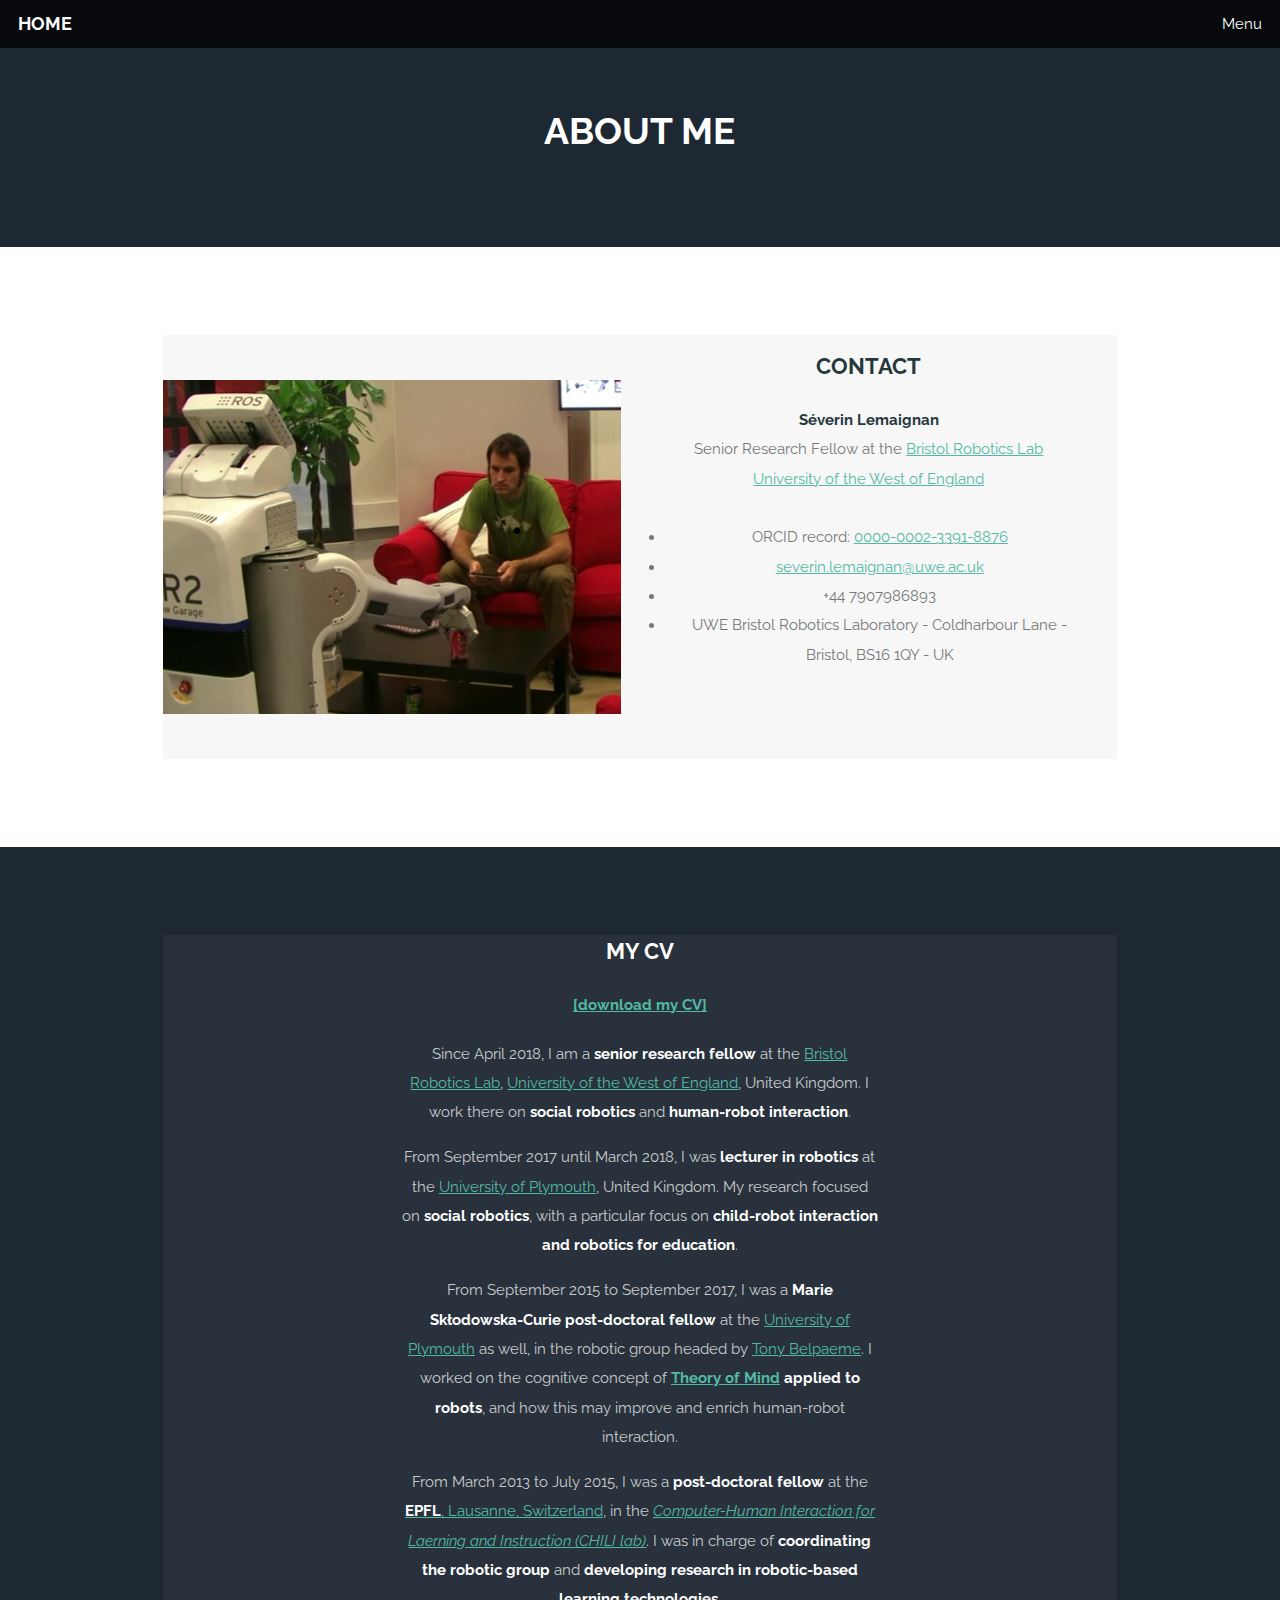
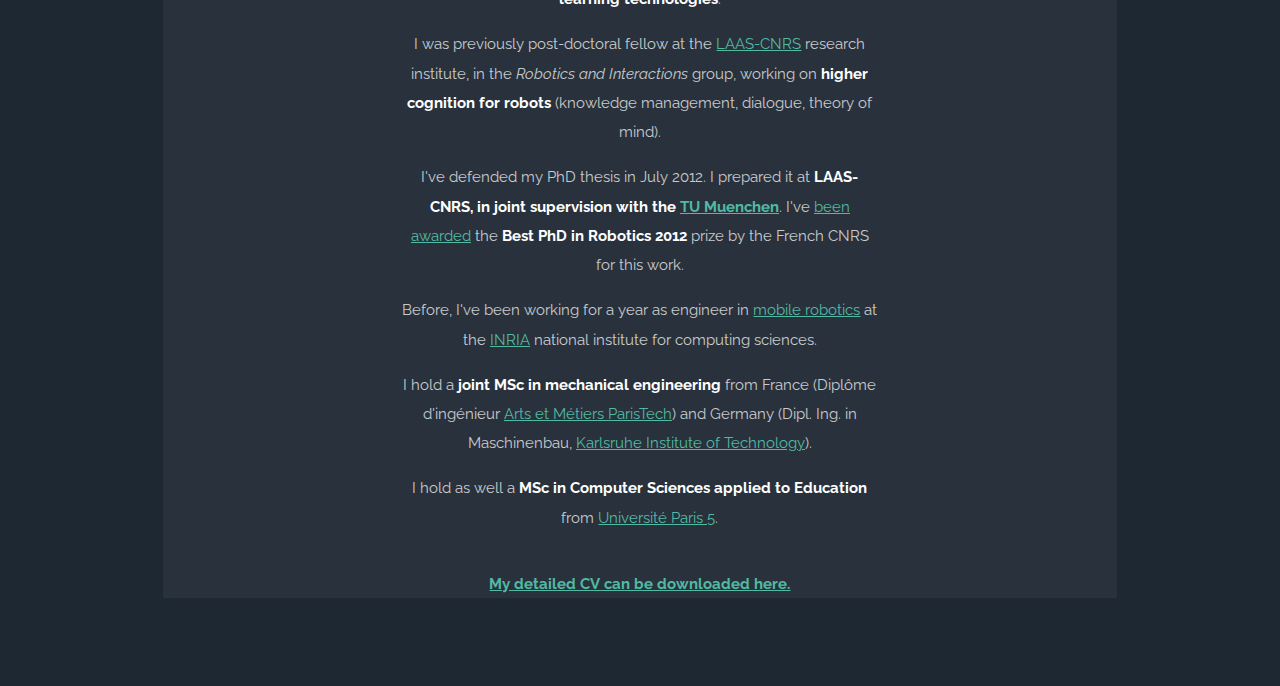
==== commit 5fd10e1c: "Moved to Bristol!" ====
--- a/aboutme.html
+++ b/aboutme.html
@@ -47,15 +47,15 @@
                         <h2>Contact</h2>
                         <p>
                         <strong>Séverin Lemaignan</strong><br/>
-                        Lecturer at the <a href="https://www1.plymouth.ac.uk/research/crns/Pages/default.aspx" alt="CRNS official Website">Centre for Robotics and Neural Systems</a><br />
-                        <a href="https://www.plymouth.ac.uk/" alt="UoP official Website">Plymouth University</a>
+                        Senior Research Fellow at the <a href="http://www.brl.ac.uk" alt="BRL official Website">Bristol Robotics Lab</a><br />
+                        <a href="http://www.uwe.ac.uk" alt="UWE official Website">University of the West of England</a>
                         </p>
 
                         <ul class="fa-ul">
                             <li ><i class="fa-li fa fa-graduation-cap"></i>ORCID record: <a href="http://orcid.org/0000-0002-3391-8876" alt="ORCID record">0000-0002-3391-8876</a></li>
-                            <li ><i class="fa-li fa fa-send"></i><a href="mailto:severin.lemaignan@plymouth.ac.uk">severin.lemaignan@plymouth.ac.uk</a></li>
+                            <li ><i class="fa-li fa fa-send"></i><a href="mailto:severin.lemaignan@uwe.ac.uk">severin.lemaignan@uwe.ac.uk</a></li>
                             <li ><i class="fa-li fa fa-mobile-phone"></i>+44 7907986893</li>
-                            <li ><i class="fa-li fa fa-envelope"></i>A216 Portland Square - Drake Circus - Plymouth PL4 8AA</li>
+                            <li ><i class="fa-li fa fa-envelope"></i>UWE Bristol Robotics Laboratory - Coldharbour Lane - Bristol, BS16 1QY - UK</li>
                         </ul>
 
                         <ul class="icons">
@@ -87,7 +87,10 @@
                         </div>
 
                         <ul class="alt">
-<li> Since September 2017, I'm <strong>lecturer</strong> (= assistant professor) <strong>in robotics</strong> at the <a href="https://www.plymouth.ac.uk/" alt="UoP official Website">University of Plymouth</a>, United Kingdom. My research focuses on <strong>social robotics</strong>, with a particular focus on <strong>child-robot interaction and robotics for education</strong>.
+                            <li> Since April 2018, I am a <strong>senior research fellow</strong> at the <a href="http://www.brl.ac.uk/" alt="BRL official Website">Bristol Robotics Lab</a>, <a href="http://www.uwe.ac.uk">University of the West of England</a>, United Kingdom. I work there on <strong>social robotics</strong> and <strong>human-robot interaction</strong>.
+</li>
+
+<li> From September 2017 until March 2018, I was <strong>lecturer in robotics</strong> at the <a href="https://www.plymouth.ac.uk/" alt="UoP official Website">University of Plymouth</a>, United Kingdom. My research focused on <strong>social robotics</strong>, with a particular focus on <strong>child-robot interaction and robotics for education</strong>.
 </li>
 
 <li> From September 2015 to September 2017, I was a <strong>Marie Skłodowska-Curie post-doctoral fellow</strong> at the <a href="https://www.plymouth.ac.uk/" alt="UoP official Website">University of Plymouth</a> as well, in the robotic group headed by <a href="http://tonybelpaeme.me">Tony Belpaeme</a>.
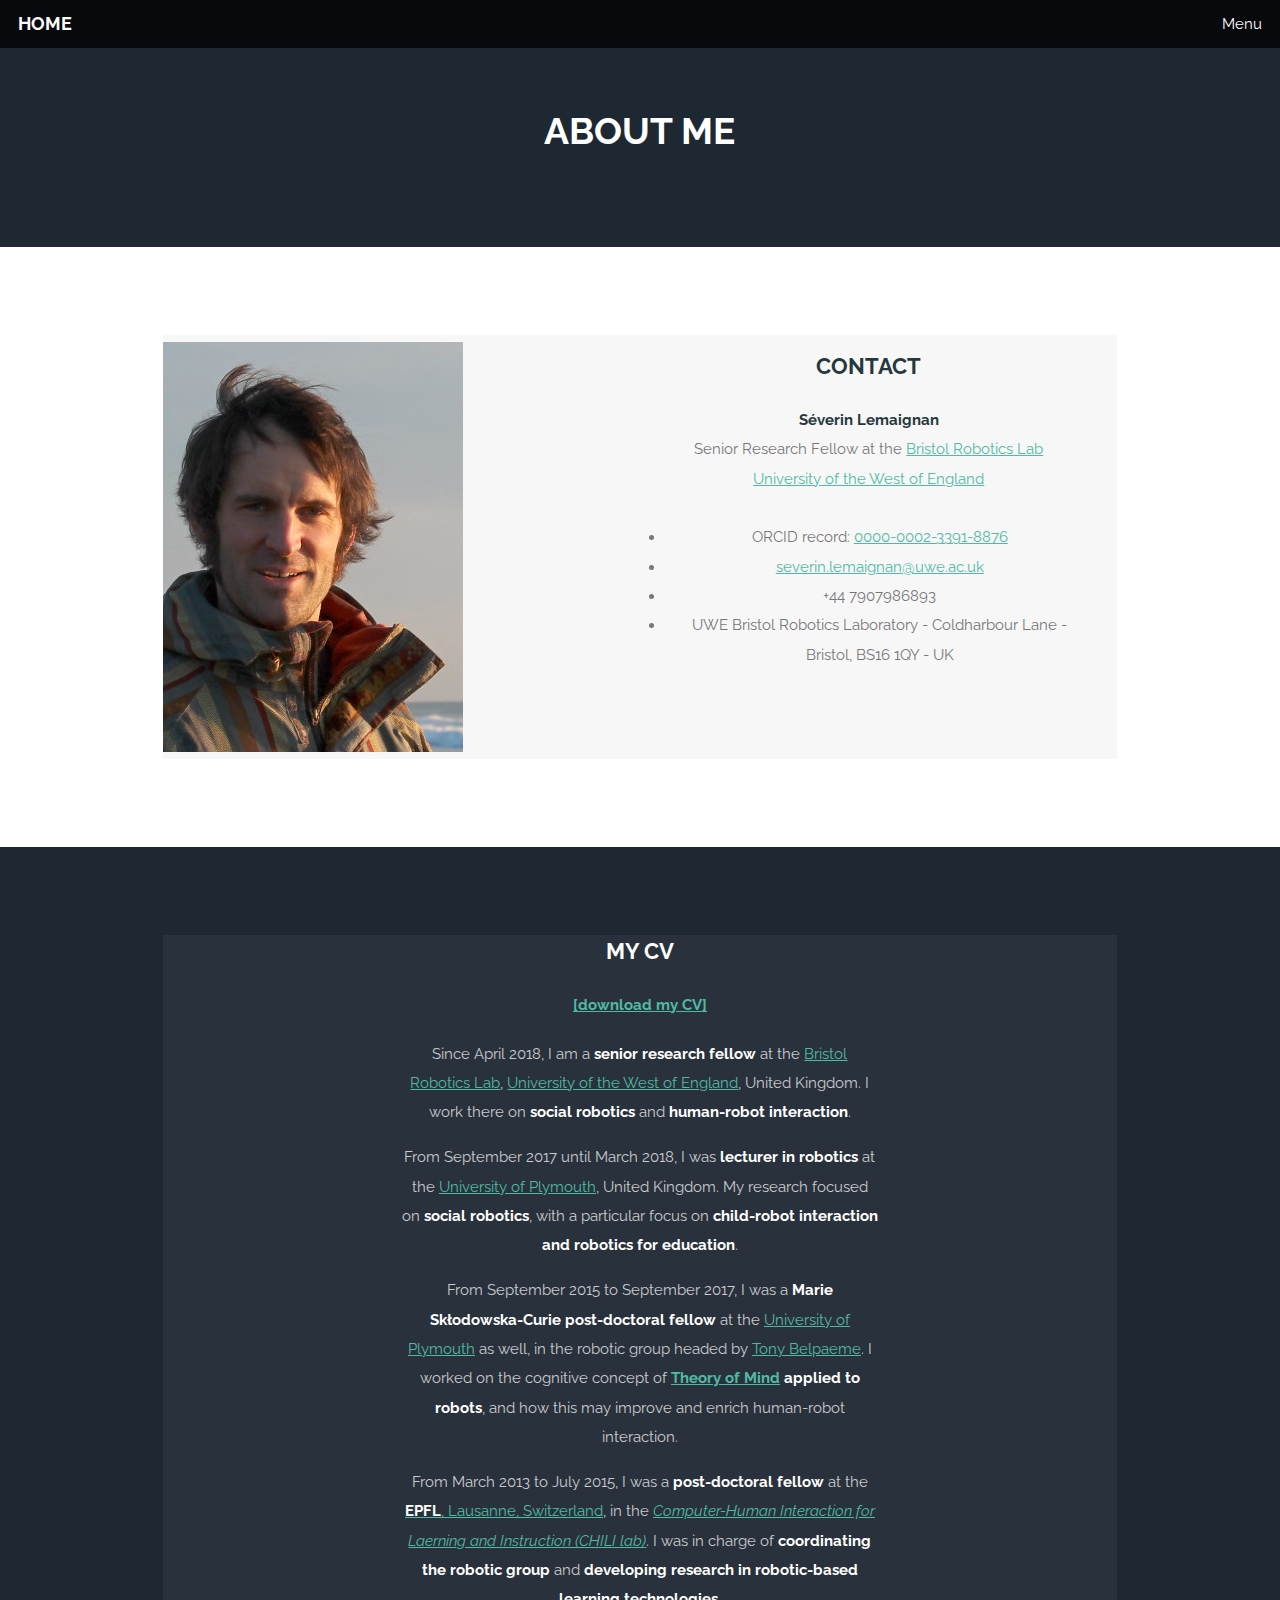
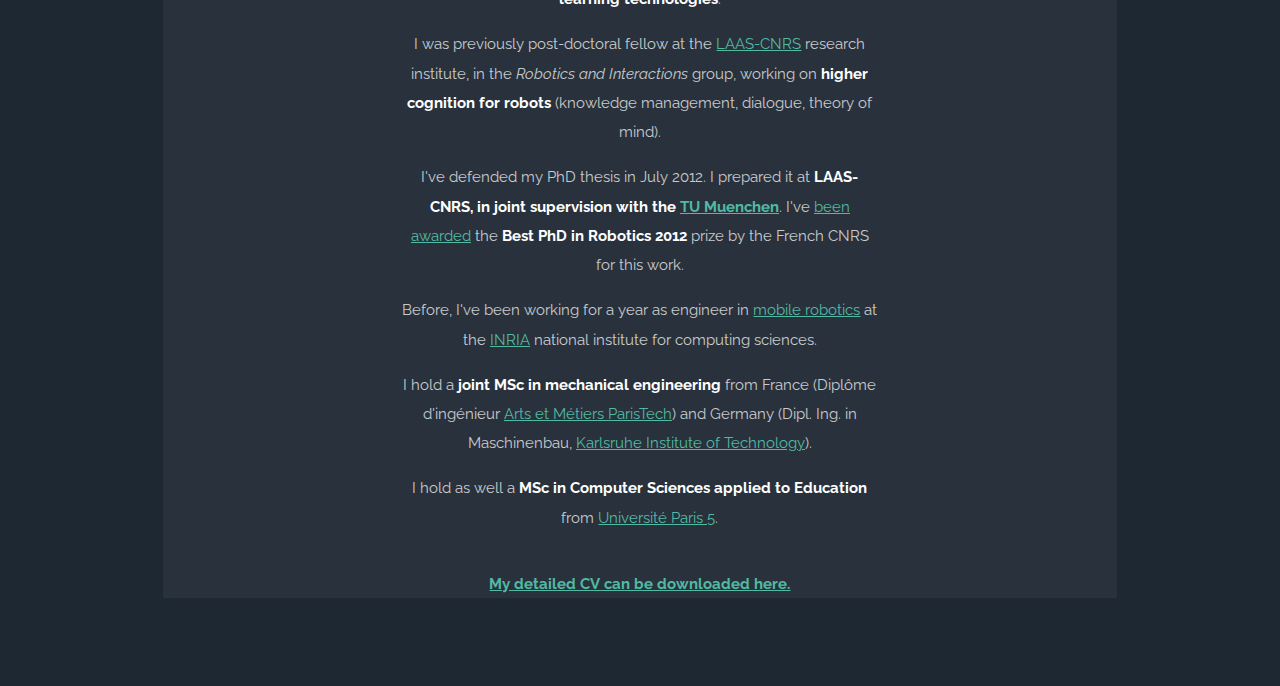
==== commit 9b3d8330: "Updated portrait" ====
--- a/aboutme.html
+++ b/aboutme.html
@@ -42,7 +42,7 @@
         <section id="contact" class="wrapper special">
             <div class="inner">
                 <article class="feature left">
-                    <span class="image"><img src="images/aperitiftime.jpg" alt="" /></span>
+                    <span class="image"><img src="images/portrait.jpg" alt="" /></span>
                     <div class="content">
                         <h2>Contact</h2>
                         <p>
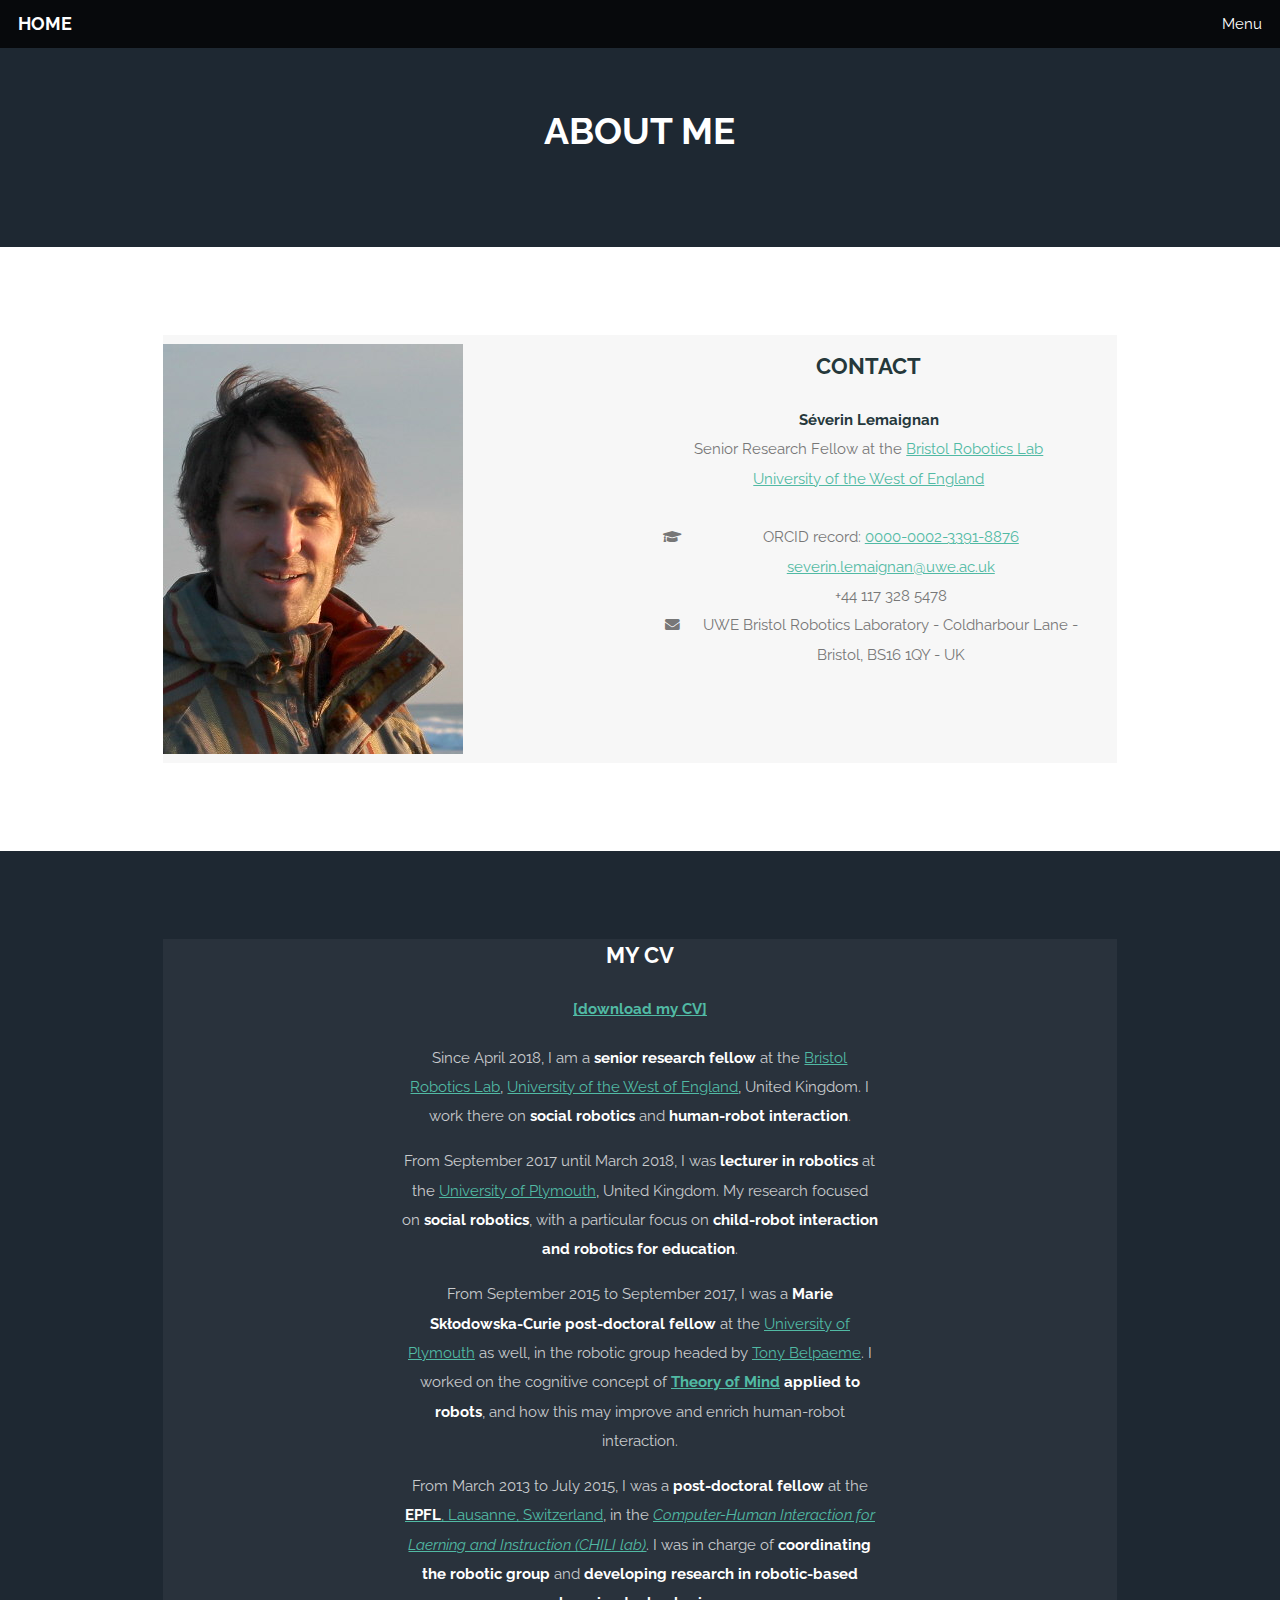
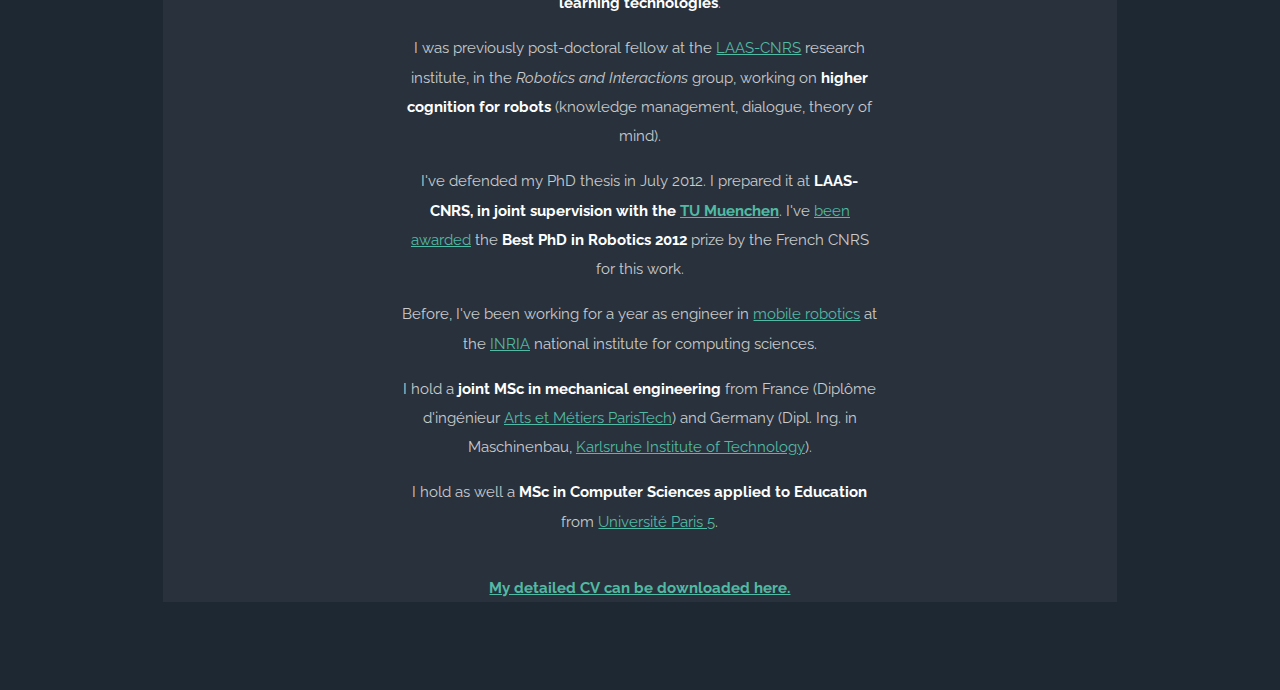
==== commit d1b50943: "Updated phone + remove Google+" ====
--- a/aboutme.html
+++ b/aboutme.html
@@ -54,14 +54,11 @@
                         <ul class="fa-ul">
                             <li ><i class="fa-li fa fa-graduation-cap"></i>ORCID record: <a href="http://orcid.org/0000-0002-3391-8876" alt="ORCID record">0000-0002-3391-8876</a></li>
                             <li ><i class="fa-li fa fa-send"></i><a href="mailto:severin.lemaignan@uwe.ac.uk">severin.lemaignan@uwe.ac.uk</a></li>
-                            <li ><i class="fa-li fa fa-mobile-phone"></i>+44 7907986893</li>
+                            <li ><i class="fa-li fa fa-mobile-phone"></i>+44 117 328 5478</li>
                             <li ><i class="fa-li fa fa-envelope"></i>UWE Bristol Robotics Laboratory - Coldharbour Lane - Bristol, BS16 1QY - UK</li>
                         </ul>
 
                         <ul class="icons">
-                            <li><a href="https://plus.google.com/109203998493230524215" class="icon fa-google-plus">
-                                    <span class="label">Google Plus</span>
-                                </a></li>
                                 <li><a href="https://twitter.com/skadge" class="icon fa-twitter">
                                         <span class="label">Twitter</span>
                                     </a></li>
--- a/assets/css/main.css
+++ b/assets/css/main.css
@@ -1,5 +1,9 @@
 @charset "UTF-8";
-@import url(font-awesome.min.css);
+/*
+ * import fontawesome
+ */
+@import url(all.min.css);
+
 @import url("https://fonts.googleapis.com/css?family=Raleway:400,500,700");
 
 /*
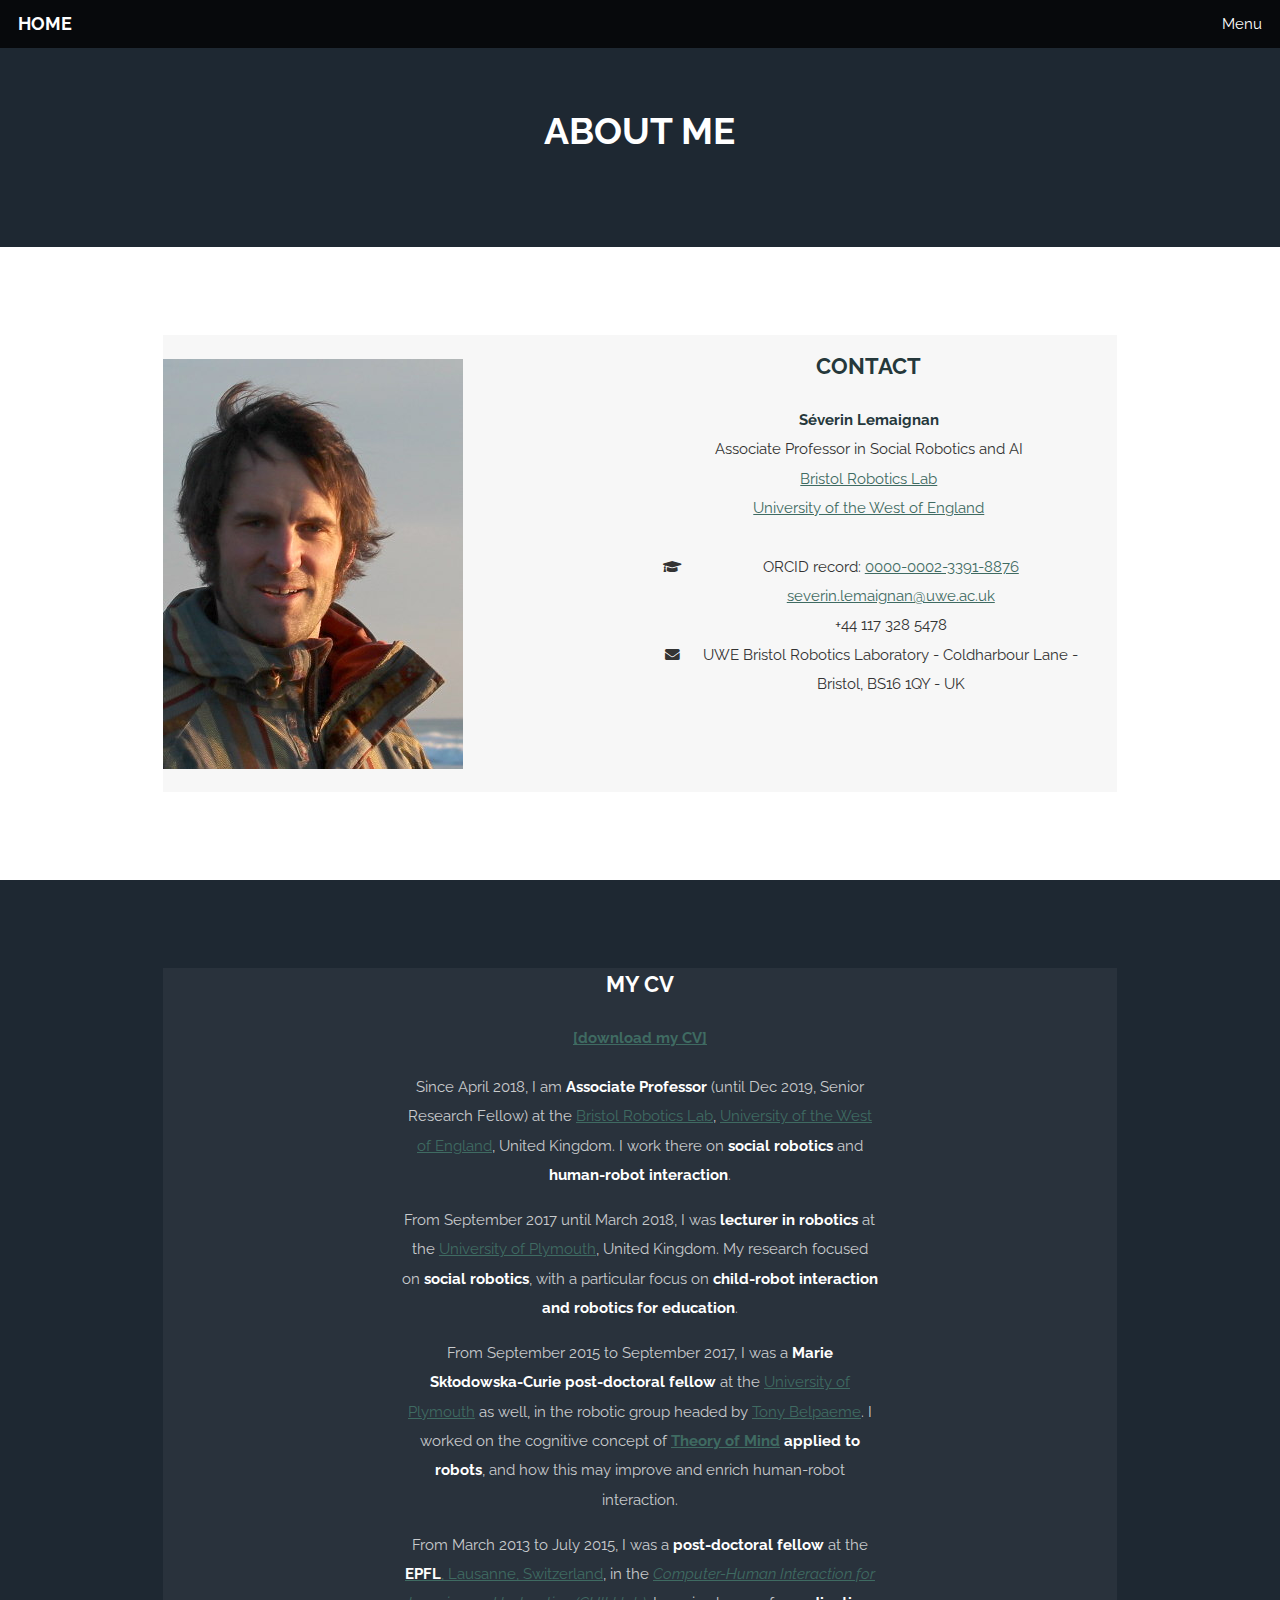
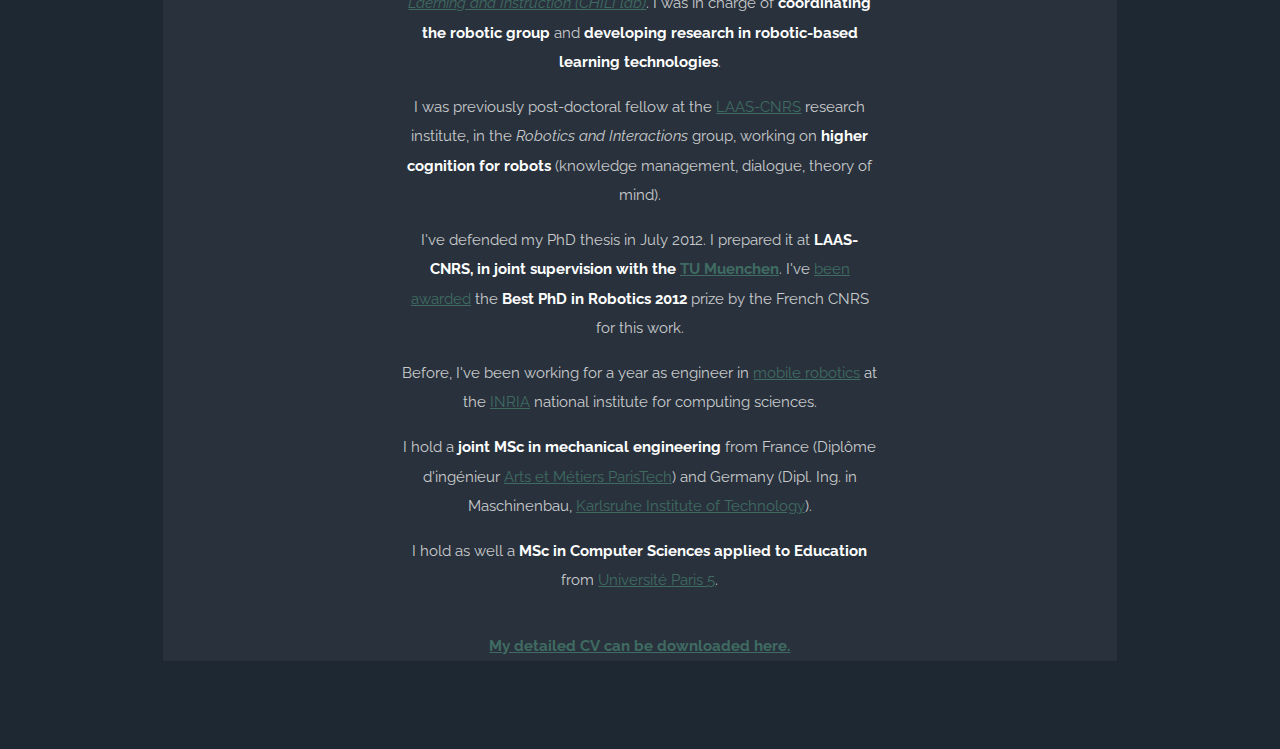
==== commit 40dd731f: "SRF->AP" ====
--- a/aboutme.html
+++ b/aboutme.html
@@ -47,7 +47,8 @@
                         <h2>Contact</h2>
                         <p>
                         <strong>Séverin Lemaignan</strong><br/>
-                        Senior Research Fellow at the <a href="http://www.brl.ac.uk" alt="BRL official Website">Bristol Robotics Lab</a><br />
+                        Associate Professor in Social Robotics and AI<br />
+                        <a href="http://www.brl.ac.uk" alt="BRL official Website">Bristol Robotics Lab</a><br />
                         <a href="http://www.uwe.ac.uk" alt="UWE official Website">University of the West of England</a>
                         </p>
 
@@ -84,7 +85,8 @@
                         </div>
 
                         <ul class="alt">
-                            <li> Since April 2018, I am a <strong>senior research fellow</strong> at the <a href="http://www.brl.ac.uk/" alt="BRL official Website">Bristol Robotics Lab</a>, <a href="http://www.uwe.ac.uk">University of the West of England</a>, United Kingdom. I work there on <strong>social robotics</strong> and <strong>human-robot interaction</strong>.
+                            <li> Since April 2018, I am <strong>Associate Professor</strong> (until Dec 2019, Senior Research Fellow) at the <a href="http://www.brl.ac.uk/" alt="BRL official Website">Bristol Robotics Lab</a>, <a href="http://www.uwe.ac.uk">University of the West of England</a>, United Kingdom. I work there on <strong>social robotics</strong> and <strong>human-robot interaction</strong>.
+</li>
 </li>
 
 <li> From September 2017 until March 2018, I was <strong>lecturer in robotics</strong> at the <a href="https://www.plymouth.ac.uk/" alt="UoP official Website">University of Plymouth</a>, United Kingdom. My research focused on <strong>social robotics</strong>, with a particular focus on <strong>child-robot interaction and robotics for education</strong>.
--- a/assets/css/main.css
+++ b/assets/css/main.css
@@ -1662,7 +1662,7 @@
 
 	body {
 		background-color: #fff;
-		color: #777;
+		color: #333;
 	}
 
 	body, input, select, textarea {
@@ -1840,7 +1840,7 @@
 	}
 
 	a {
-		color: #51BAA4;
+		color: #3F6B62;
 	}
 
 	strong, b {
@@ -2149,8 +2149,8 @@
 		input[type="email"]:focus,
 		select:focus,
 		textarea:focus {
-			border-color: #51BAA4;
-			box-shadow: 0 0 0 1px #51BAA4;
+			border-color: #3F6B62;
+			box-shadow: 0 0 0 1px #3F6B62;
 		}
 
 	.select-wrapper:before {
@@ -2171,14 +2171,14 @@
 	input[type="checkbox"]:checked + label:before,
 	input[type="radio"]:checked + label:before {
 		background-color: rgba(144, 144, 144, 0.075);
-		border-color: #51BAA4;
+		border-color: #3F6B62;
 		color: #25383B;
 	}
 
 	input[type="checkbox"]:focus + label:before,
 	input[type="radio"]:focus + label:before {
-		border-color: #51BAA4;
-		box-shadow: 0 0 0 1px #51BAA4;
+		border-color: #3F6B62;
+		box-shadow: 0 0 0 1px #3F6B62;
 	}
 
 	::-webkit-input-placeholder {
@@ -2741,7 +2741,7 @@
 		input[type="button"].special,
 		button.special,
 		.button.special {
-			background-color: #51BAA4;
+			background-color: #3F6B62;
 			box-shadow: none;
 			color: #fff !important;
 		}
@@ -2768,8 +2768,8 @@
 		button.alt,
 		.button.alt {
 			background-color: transparent;
-			box-shadow: inset 0 0 0 2px #51BAA4;
-			color: #51BAA4 !important;
+			box-shadow: inset 0 0 0 2px #3F6B62;
+			color: #3F6B62 !important;
 		}
 
 			input[type="submit"].alt:hover,
@@ -2946,7 +2946,7 @@
 
 		.wrapper.style1 {
 			background-color: #EEE;
-			color: #777;
+			color: #333;
 		}
 
 			.wrapper.style1 input, .wrapper.style1 select, .wrapper.style1 textarea {
@@ -2954,7 +2954,7 @@
 			}
 
 			.wrapper.style1 a {
-				color: #51BAA4;
+				color: #3F6B62;
 			}
 
 			.wrapper.style1 strong, .wrapper.style1 b {
@@ -3005,8 +3005,8 @@
 				.wrapper.style1 input[type="email"]:focus,
 				.wrapper.style1 select:focus,
 				.wrapper.style1 textarea:focus {
-					border-color: #51BAA4;
-					box-shadow: 0 0 0 1px #51BAA4;
+					border-color: #3F6B62;
+					box-shadow: 0 0 0 1px #3F6B62;
 				}
 
 			.wrapper.style1 .select-wrapper:before {
@@ -3027,14 +3027,14 @@
 			.wrapper.style1 input[type="checkbox"]:checked + label:before,
 			.wrapper.style1 input[type="radio"]:checked + label:before {
 				background-color: #fff;
-				border-color: #51BAA4;
+				border-color: #3F6B62;
 				color: #555;
 			}
 
 			.wrapper.style1 input[type="checkbox"]:focus + label:before,
 			.wrapper.style1 input[type="radio"]:focus + label:before {
-				border-color: #51BAA4;
-				box-shadow: 0 0 0 1px #51BAA4;
+				border-color: #3F6B62;
+				box-shadow: 0 0 0 1px #3F6B62;
 			}
 
 			.wrapper.style1 ::-webkit-input-placeholder {
@@ -3132,7 +3132,7 @@
 				.wrapper.style1 input[type="button"].special,
 				.wrapper.style1 button.special,
 				.wrapper.style1 .button.special {
-					background-color: #51BAA4;
+					background-color: #3F6B62;
 					box-shadow: none;
 					color: #fff !important;
 				}
@@ -3159,8 +3159,8 @@
 				.wrapper.style1 button.alt,
 				.wrapper.style1 .button.alt {
 					background-color: transparent;
-					box-shadow: inset 0 0 0 2px #51BAA4;
-					color: #51BAA4 !important;
+					box-shadow: inset 0 0 0 2px #3F6B62;
+					color: #3F6B62 !important;
 				}
 
 					.wrapper.style1 input[type="submit"].alt:hover,
@@ -3189,7 +3189,7 @@
 			}
 
 			.wrapper.style2 a {
-				color: #51BAA4;
+				color: #3F6B62;
 			}
 
 			.wrapper.style2 strong, .wrapper.style2 b {
@@ -3240,8 +3240,8 @@
 				.wrapper.style2 input[type="email"]:focus,
 				.wrapper.style2 select:focus,
 				.wrapper.style2 textarea:focus {
-					border-color: #51BAA4;
-					box-shadow: 0 0 0 1px #51BAA4;
+					border-color: #3F6B62;
+					box-shadow: 0 0 0 1px #3F6B62;
 				}
 
 			.wrapper.style2 .select-wrapper:before {
@@ -3262,14 +3262,14 @@
 			.wrapper.style2 input[type="checkbox"]:checked + label:before,
 			.wrapper.style2 input[type="radio"]:checked + label:before {
 				background-color: rgba(255, 255, 255, 0.05);
-				border-color: #51BAA4;
+				border-color: #3F6B62;
 				color: #fff;
 			}
 
 			.wrapper.style2 input[type="checkbox"]:focus + label:before,
 			.wrapper.style2 input[type="radio"]:focus + label:before {
-				border-color: #51BAA4;
-				box-shadow: 0 0 0 1px #51BAA4;
+				border-color: #3F6B62;
+				box-shadow: 0 0 0 1px #3F6B62;
 			}
 
 			.wrapper.style2 ::-webkit-input-placeholder {
@@ -3367,7 +3367,7 @@
 				.wrapper.style2 input[type="button"].special,
 				.wrapper.style2 button.special,
 				.wrapper.style2 .button.special {
-					background-color: #51BAA4;
+					background-color: #3F6B62;
 					box-shadow: none;
 					color: #fff !important;
 				}
@@ -3448,7 +3448,7 @@
 			}
 
 			.wrapper.style3 a {
-				color: #51BAA4;
+				color: #3F6B62;
 			}
 
 			.wrapper.style3 strong, .wrapper.style3 b {
@@ -3499,8 +3499,8 @@
 				.wrapper.style3 input[type="email"]:focus,
 				.wrapper.style3 select:focus,
 				.wrapper.style3 textarea:focus {
-					border-color: #51BAA4;
-					box-shadow: 0 0 0 1px #51BAA4;
+					border-color: #3F6B62;
+					box-shadow: 0 0 0 1px #3F6B62;
 				}
 
 			.wrapper.style3 .select-wrapper:before {
@@ -3521,14 +3521,14 @@
 			.wrapper.style3 input[type="checkbox"]:checked + label:before,
 			.wrapper.style3 input[type="radio"]:checked + label:before {
 				background-color: rgba(255, 255, 255, 0.05);
-				border-color: #51BAA4;
+				border-color: #3F6B62;
 				color: #fff;
 			}
 
 			.wrapper.style3 input[type="checkbox"]:focus + label:before,
 			.wrapper.style3 input[type="radio"]:focus + label:before {
-				border-color: #51BAA4;
-				box-shadow: 0 0 0 1px #51BAA4;
+				border-color: #3F6B62;
+				box-shadow: 0 0 0 1px #3F6B62;
 			}
 
 			.wrapper.style3 ::-webkit-input-placeholder {
@@ -3626,7 +3626,7 @@
 				.wrapper.style3 input[type="button"].special,
 				.wrapper.style3 button.special,
 				.wrapper.style3 .button.special {
-					background-color: #51BAA4;
+					background-color: #3F6B62;
 					box-shadow: none;
 					color: #fff !important;
 				}
@@ -3997,7 +3997,7 @@
 		}
 
 		#banner a {
-			color: #51BAA4;
+			color: #3F6B62;
 		}
 
 		#banner strong, #banner b {
@@ -4060,7 +4060,7 @@
 			#banner input[type="button"].special,
 			#banner button.special,
 			#banner .button.special {
-				background-color: #51BAA4;
+				background-color: #3F6B62;
 				box-shadow: none;
 				color: #fff !important;
 			}
@@ -4236,7 +4236,7 @@
 		}
 
 		#footer a {
-			color: #51BAA4;
+			color: #3F6B62;
 		}
 
 		#footer strong, #footer b {
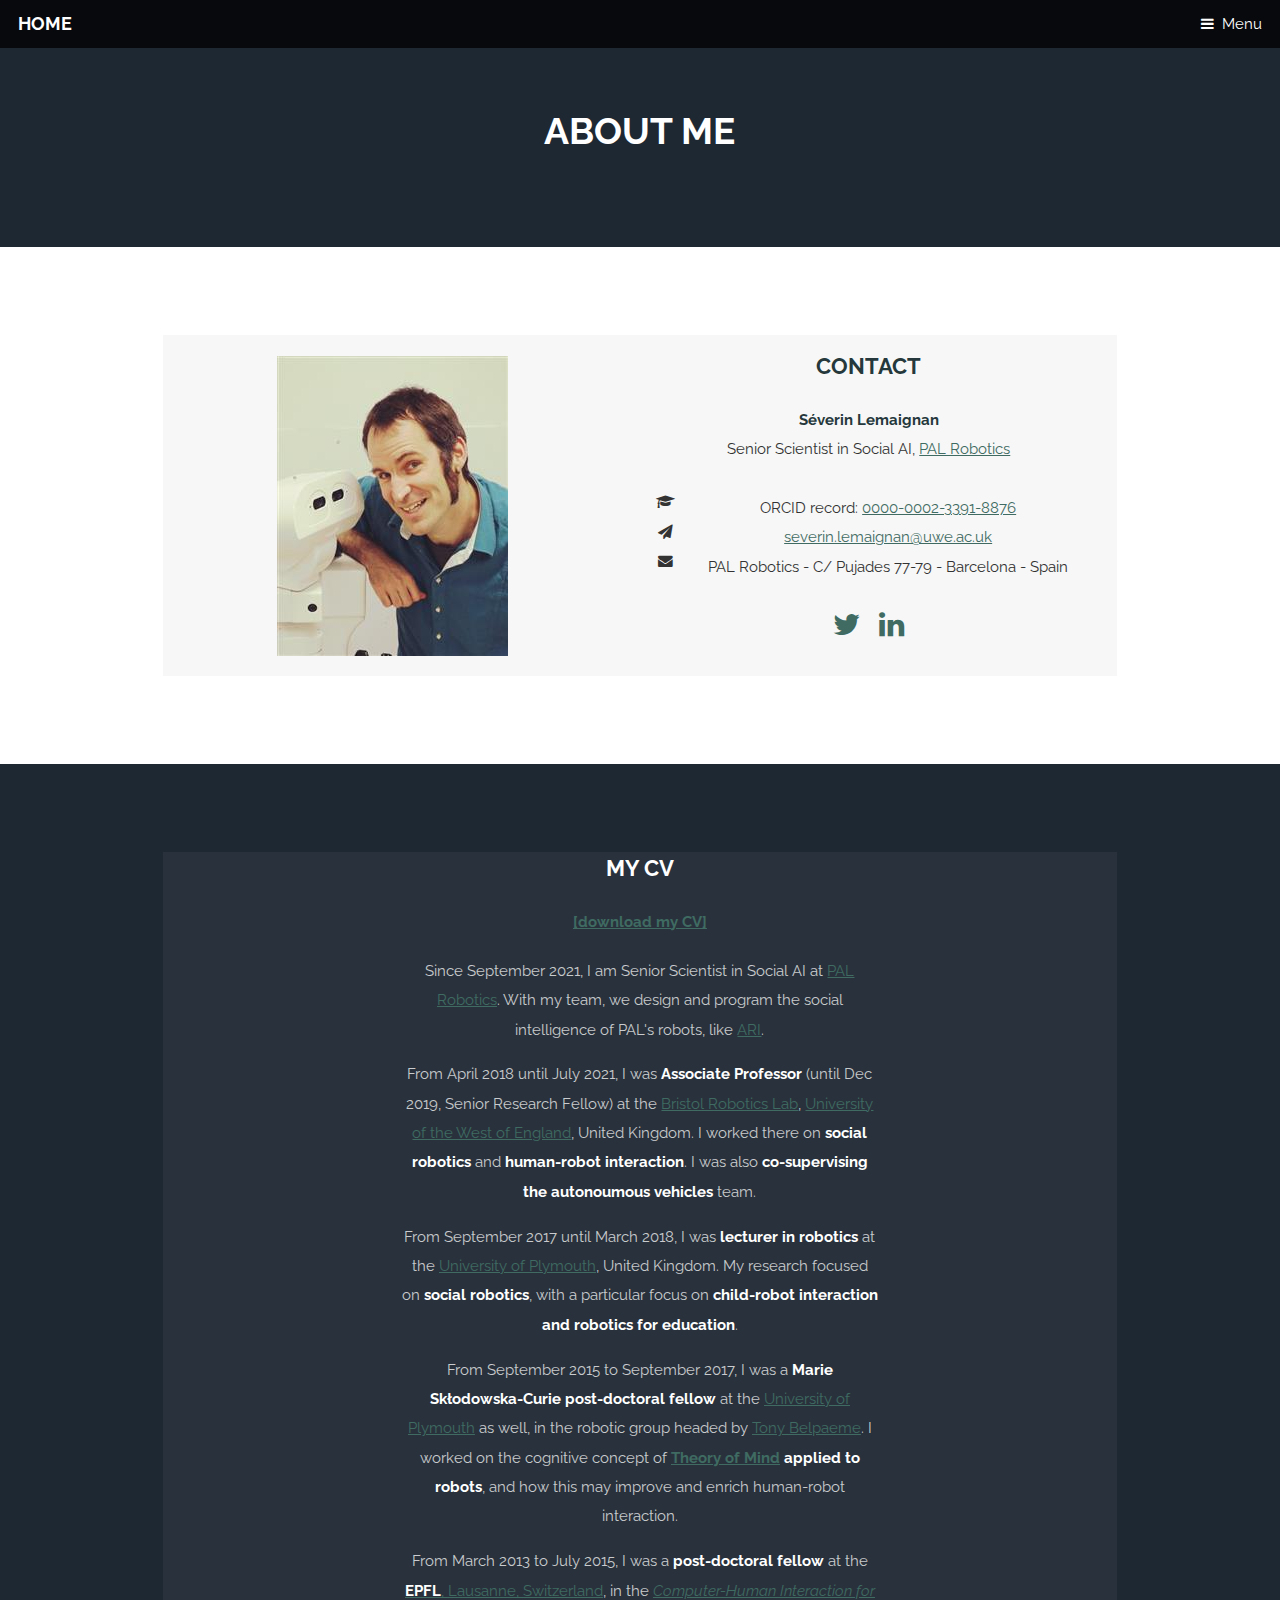
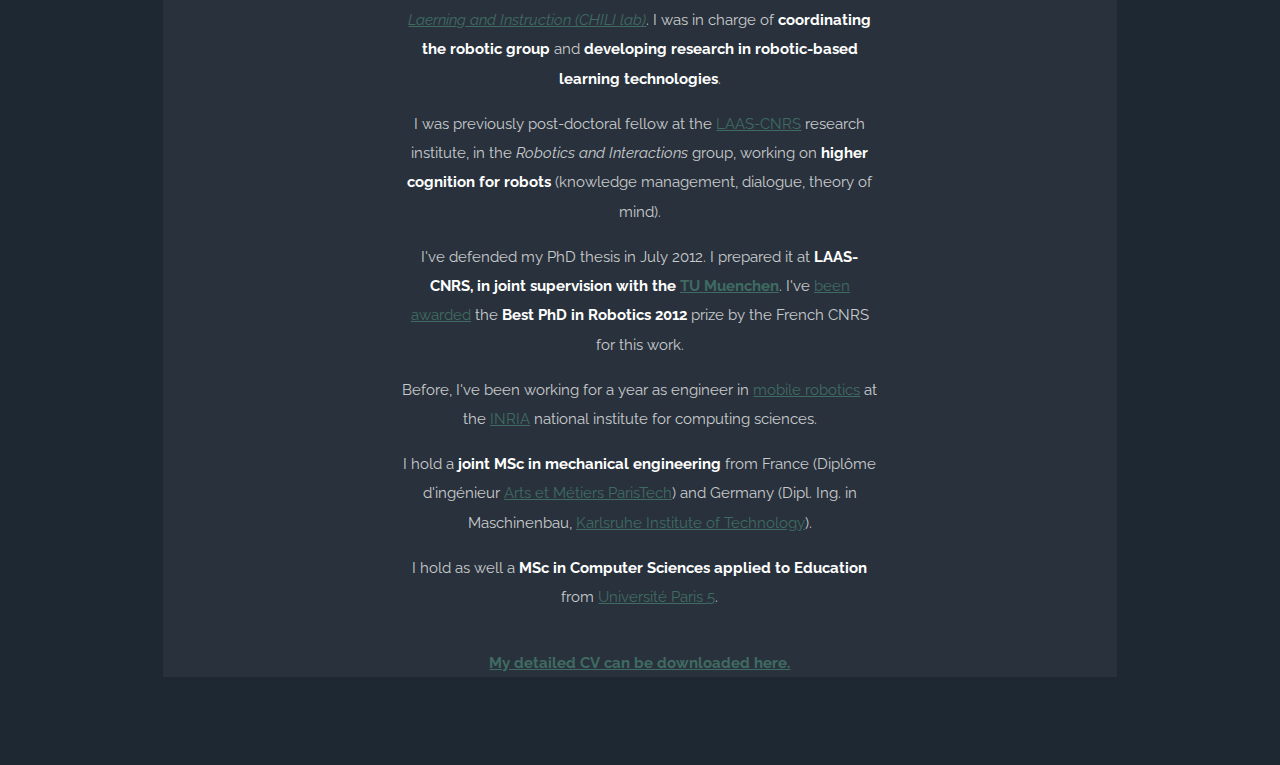
==== commit 6842f512: "Updated my profile to reflect move to PAL" ====
--- a/aboutme.html
+++ b/aboutme.html
@@ -42,21 +42,19 @@
         <section id="contact" class="wrapper special">
             <div class="inner">
                 <article class="feature left">
-                    <span class="image"><img src="images/portrait.jpg" alt="" /></span>
+                    <span class="image"><img src="images/portrait-robot.jpg" alt="" /></span>
                     <div class="content">
                         <h2>Contact</h2>
                         <p>
                         <strong>Séverin Lemaignan</strong><br/>
-                        Associate Professor in Social Robotics and AI<br />
-                        <a href="http://www.brl.ac.uk" alt="BRL official Website">Bristol Robotics Lab</a><br />
-                        <a href="http://www.uwe.ac.uk" alt="UWE official Website">University of the West of England</a>
+                        Senior Scientist in Social AI, <a href="https://pal-robotics.com" alt="PAL Robotics website">PAL Robotics</a><br />
                         </p>
 
                         <ul class="fa-ul">
                             <li ><i class="fa-li fa fa-graduation-cap"></i>ORCID record: <a href="http://orcid.org/0000-0002-3391-8876" alt="ORCID record">0000-0002-3391-8876</a></li>
-                            <li ><i class="fa-li fa fa-send"></i><a href="mailto:severin.lemaignan@uwe.ac.uk">severin.lemaignan@uwe.ac.uk</a></li>
-                            <li ><i class="fa-li fa fa-mobile-phone"></i>+44 117 328 5478</li>
-                            <li ><i class="fa-li fa fa-envelope"></i>UWE Bristol Robotics Laboratory - Coldharbour Lane - Bristol, BS16 1QY - UK</li>
+                            <li ><i class="fa-li fa fa-send"></i><a href="mailto:severin.lemaignan@pal-robotics.com">severin.lemaignan@uwe.ac.uk</a></li>
+                            <!--<li ><i class="fa-li fa fa-mobile-phone"></i>+44 117 328 5478</li>-->
+                            <li ><i class="fa-li fa fa-envelope"></i>PAL Robotics - C/ Pujades 77-79 - Barcelona - Spain</li>
                         </ul>
 
                         <ul class="icons">
@@ -85,8 +83,10 @@
                         </div>
 
                         <ul class="alt">
-                            <li> Since April 2018, I am <strong>Associate Professor</strong> (until Dec 2019, Senior Research Fellow) at the <a href="http://www.brl.ac.uk/" alt="BRL official Website">Bristol Robotics Lab</a>, <a href="http://www.uwe.ac.uk">University of the West of England</a>, United Kingdom. I work there on <strong>social robotics</strong> and <strong>human-robot interaction</strong>.
-</li>
+                            <li>Since September 2021, I am Senior Scientist in Social AI at <a href="https://pal-robotics.com" alt="PAL Robotics website">PAL Robotics</a>. With my team, we design and program the social intelligence of PAL's robots, like <a href="https://pal-robotics.com/robots/ari/" alt="The ARI robot">ARI</a>.
+                            </li>
+
+                        <li> From April 2018 until July 2021, I was <strong>Associate Professor</strong> (until Dec 2019, Senior Research Fellow) at the <a href="http://www.brl.ac.uk/" alt="BRL official Website">Bristol Robotics Lab</a>, <a href="http://www.uwe.ac.uk">University of the West of England</a>, United Kingdom. I worked there on <strong>social robotics</strong> and <strong>human-robot interaction</strong>. I was also <strong>co-supervising the autonoumous vehicles</strong> team.
 </li>
 
 <li> From September 2017 until March 2018, I was <strong>lecturer in robotics</strong> at the <a href="https://www.plymouth.ac.uk/" alt="UoP official Website">University of Plymouth</a>, United Kingdom. My research focused on <strong>social robotics</strong>, with a particular focus on <strong>child-robot interaction and robotics for education</strong>.
--- a/assets/css/main.css
+++ b/assets/css/main.css
@@ -2,7 +2,7 @@
 /*
  * import fontawesome
  */
-@import url(all.min.css);
+@import url(font-awesome.min.css);
 
 @import url("https://fonts.googleapis.com/css?family=Raleway:400,500,700");
 
@@ -2268,6 +2268,7 @@
 		.image img {
 			border-radius: 0;
 			display: block;
+			margin: auto;
 		}
 
 		.image.left, .image.right {
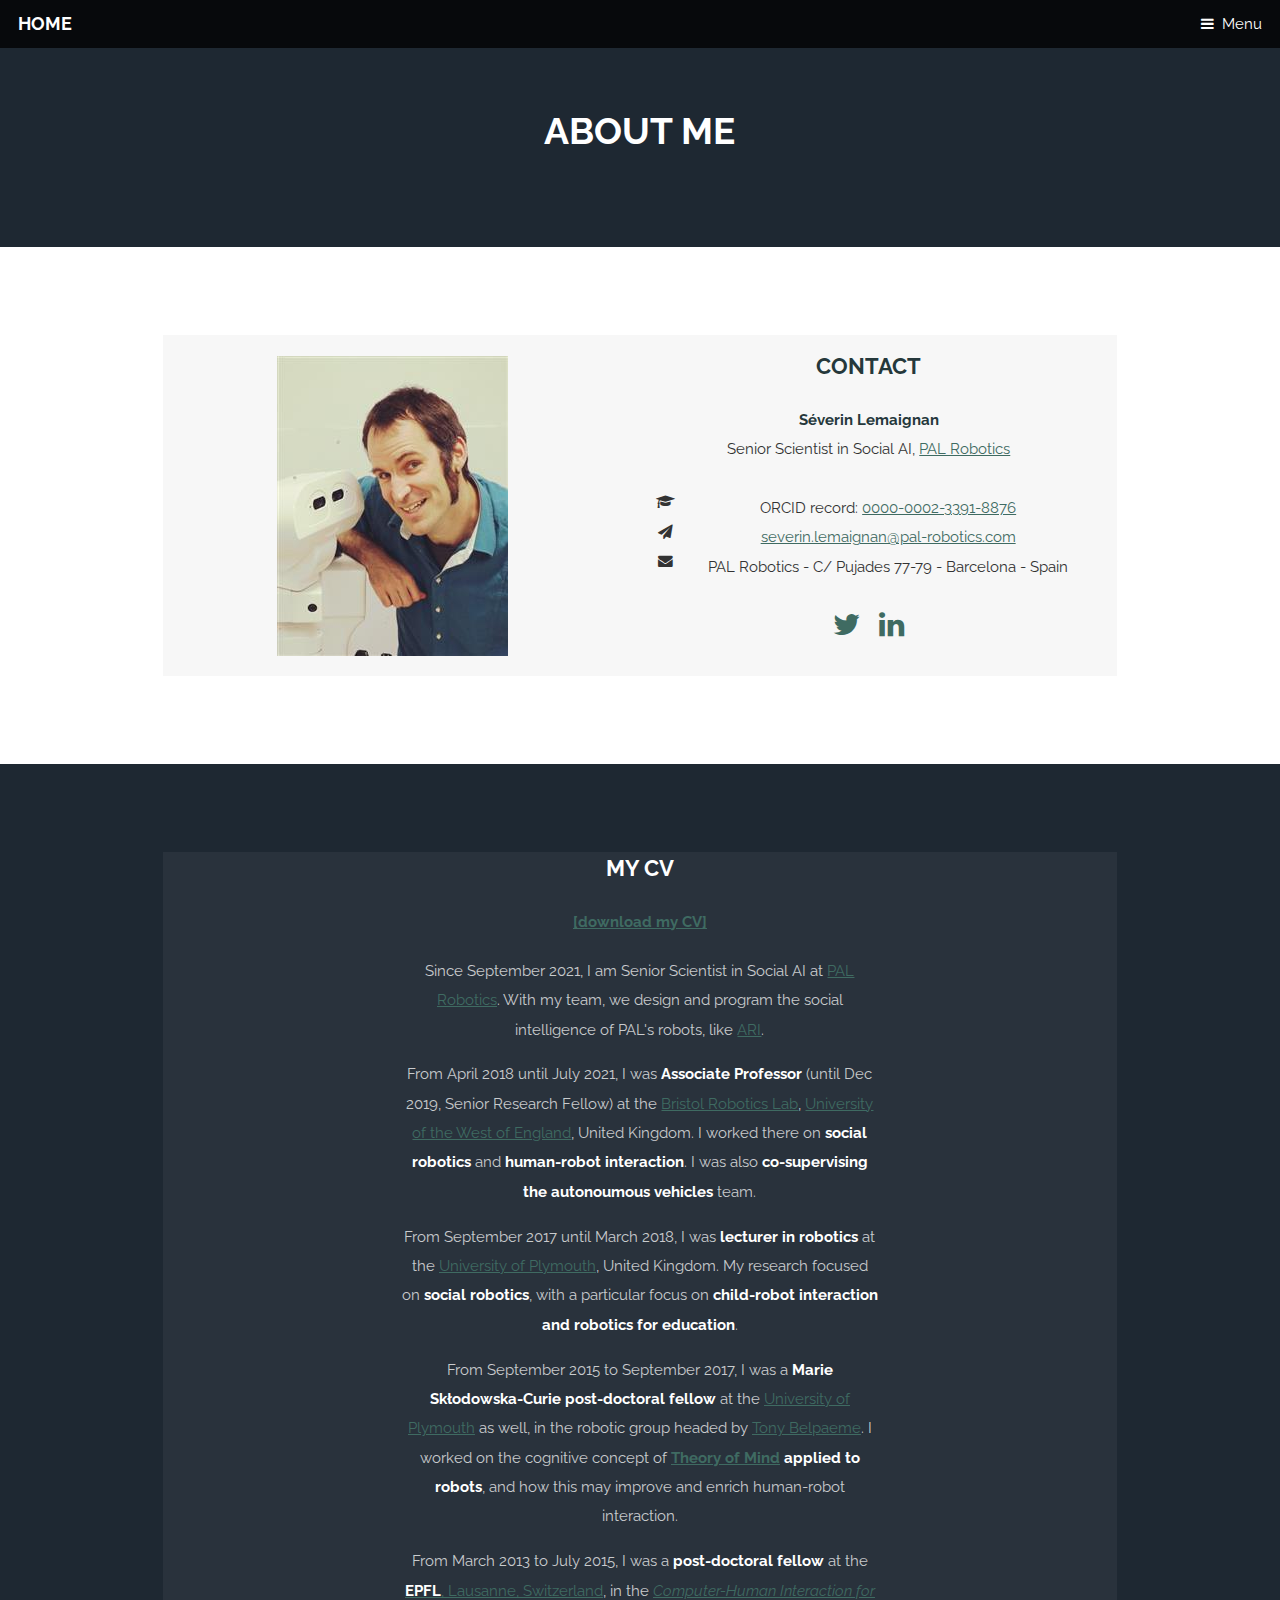
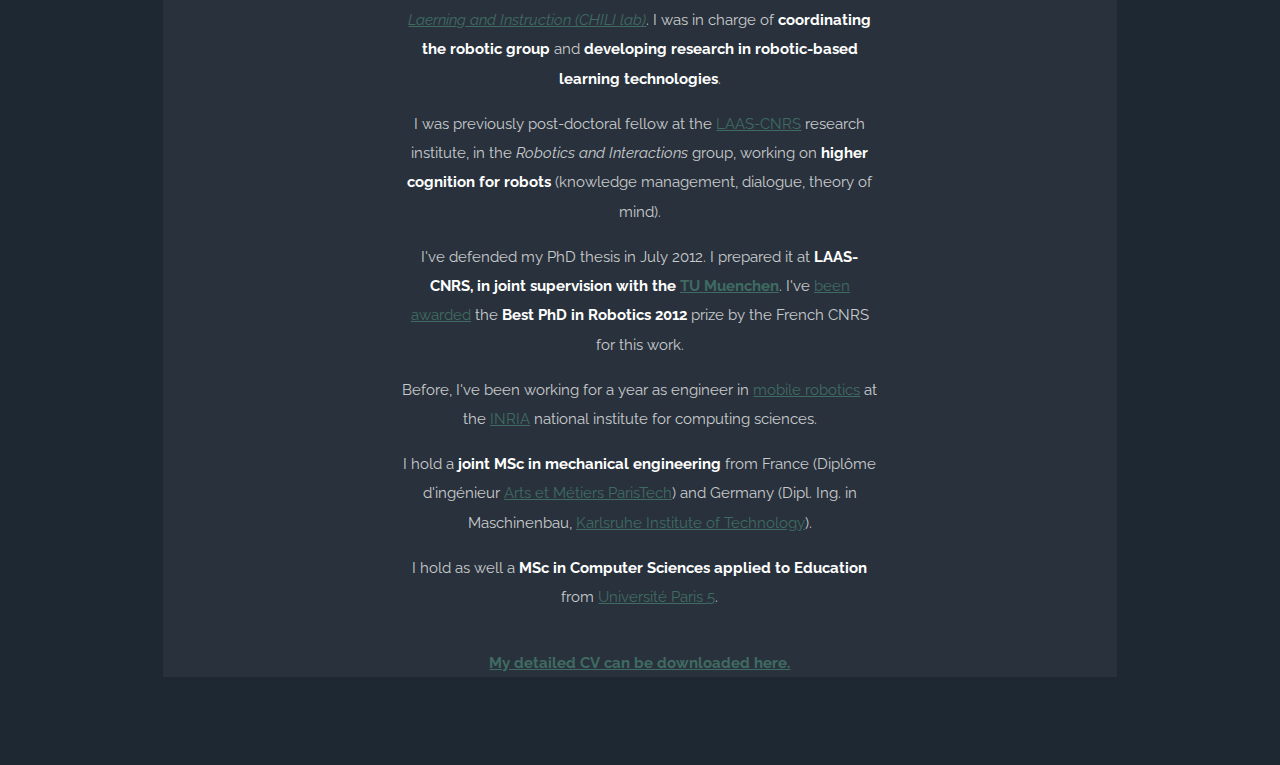
==== commit 5fbe4630: "fix email" ====
--- a/aboutme.html
+++ b/aboutme.html
@@ -52,7 +52,7 @@
 
                         <ul class="fa-ul">
                             <li ><i class="fa-li fa fa-graduation-cap"></i>ORCID record: <a href="http://orcid.org/0000-0002-3391-8876" alt="ORCID record">0000-0002-3391-8876</a></li>
-                            <li ><i class="fa-li fa fa-send"></i><a href="mailto:severin.lemaignan@pal-robotics.com">severin.lemaignan@uwe.ac.uk</a></li>
+                            <li ><i class="fa-li fa fa-send"></i><a href="mailto:severin.lemaignan@pal-robotics.com">severin.lemaignan@pal-robotics.com</a></li>
                             <!--<li ><i class="fa-li fa fa-mobile-phone"></i>+44 117 328 5478</li>-->
                             <li ><i class="fa-li fa fa-envelope"></i>PAL Robotics - C/ Pujades 77-79 - Barcelona - Spain</li>
                         </ul>
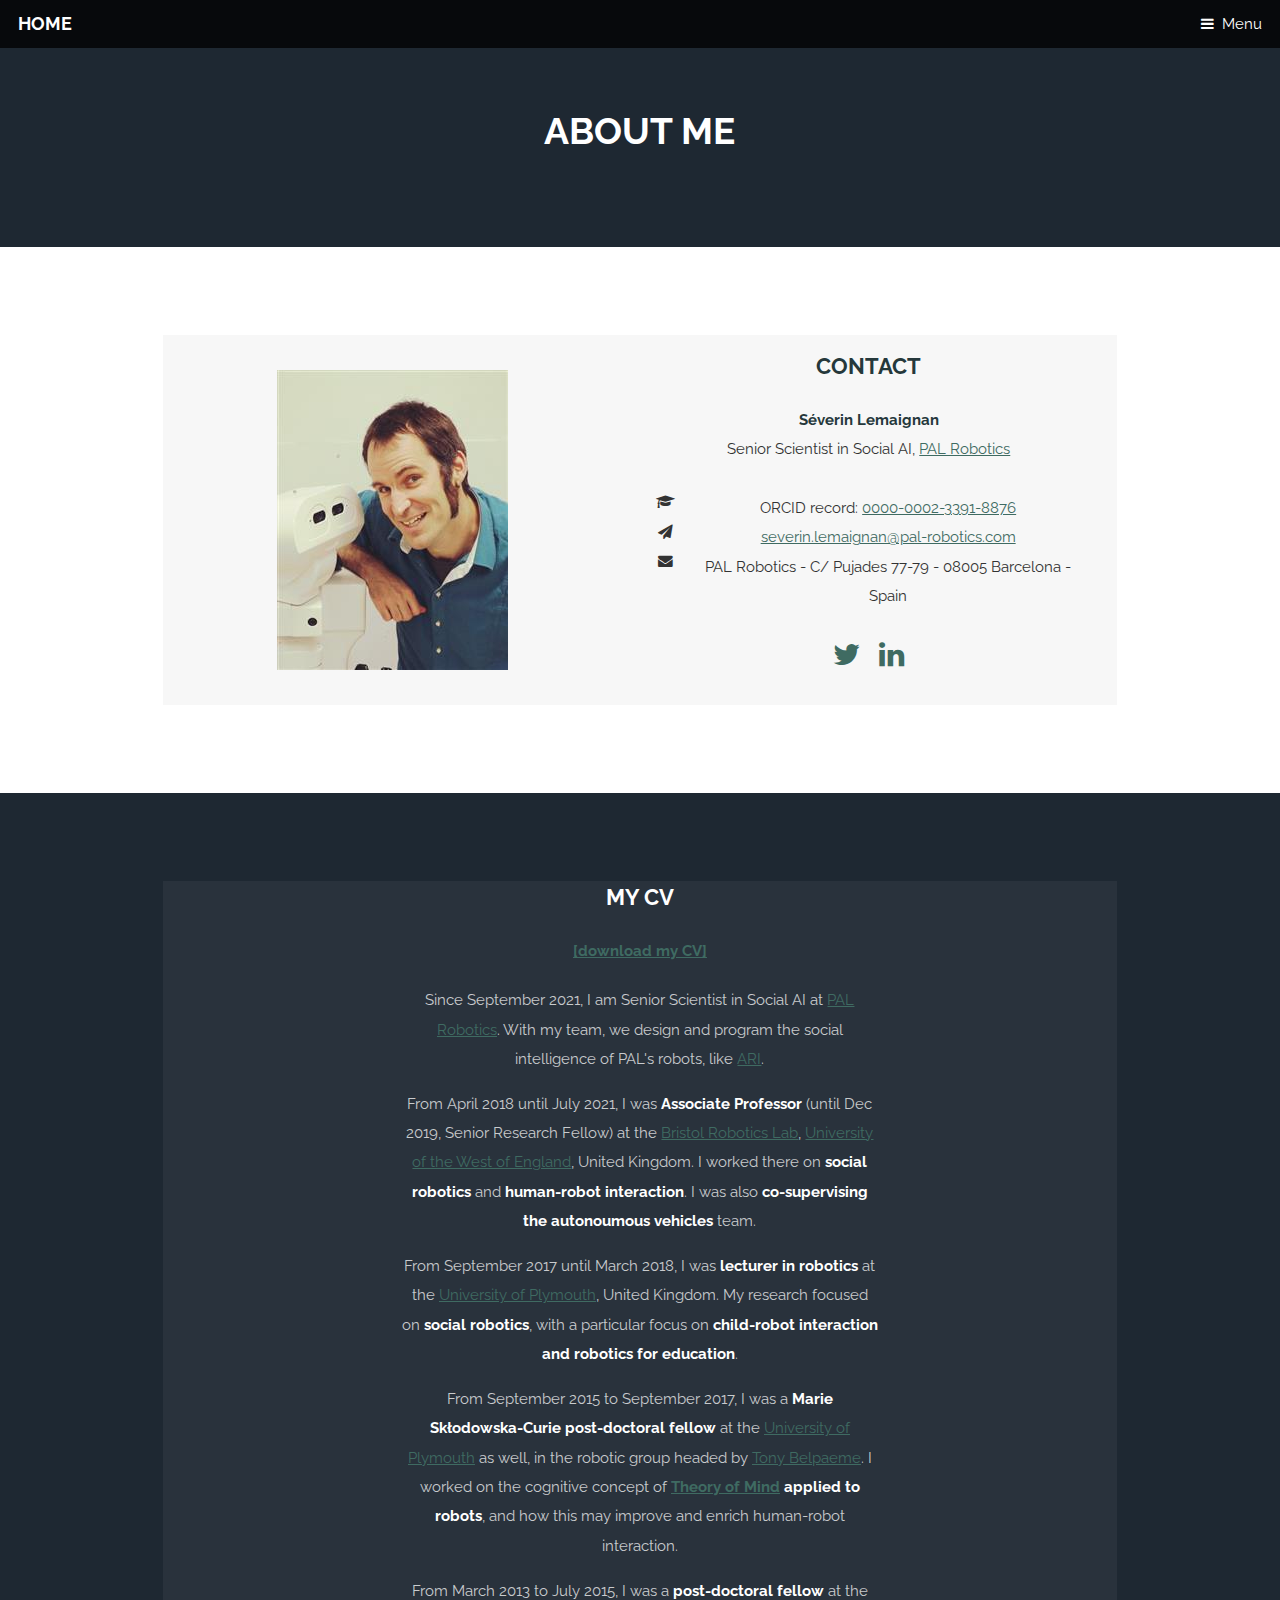
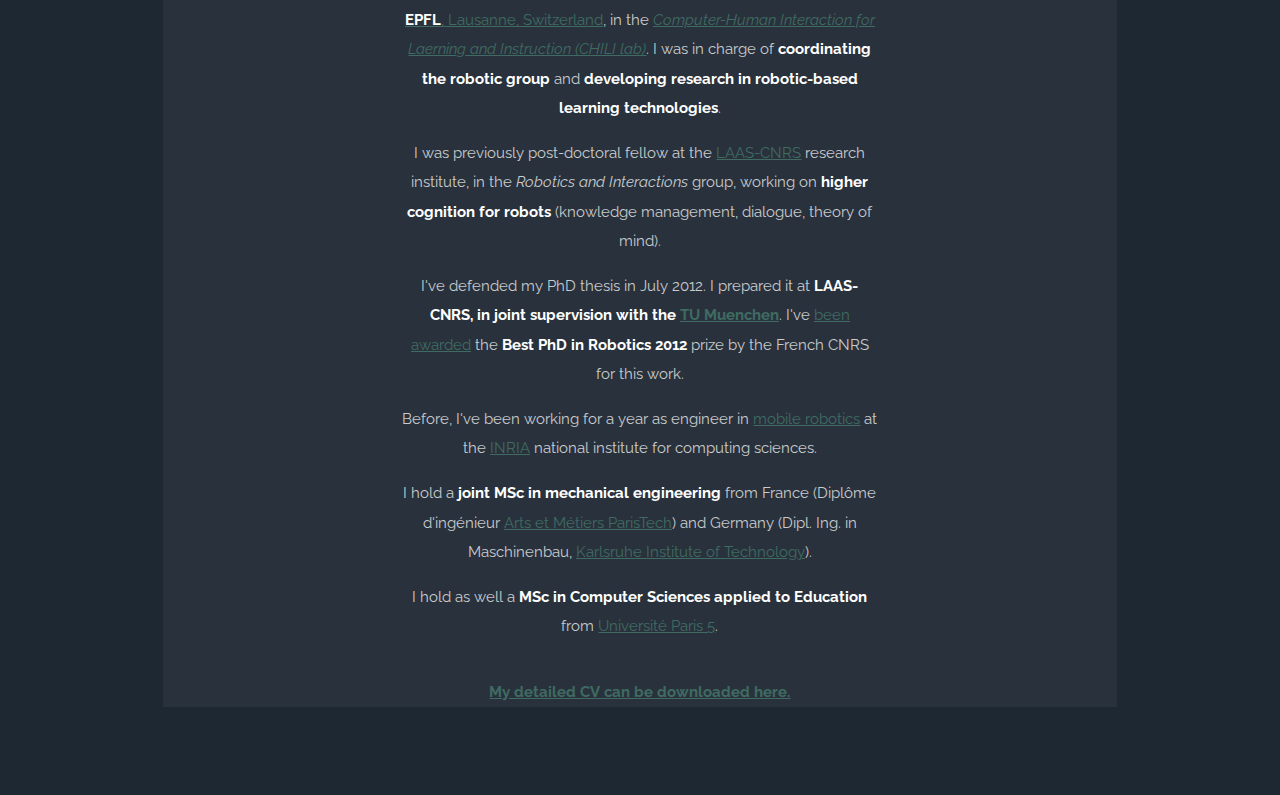
==== commit 9c8a123c: "add postcode" ====
--- a/aboutme.html
+++ b/aboutme.html
@@ -54,7 +54,7 @@
                             <li ><i class="fa-li fa fa-graduation-cap"></i>ORCID record: <a href="http://orcid.org/0000-0002-3391-8876" alt="ORCID record">0000-0002-3391-8876</a></li>
                             <li ><i class="fa-li fa fa-send"></i><a href="mailto:severin.lemaignan@pal-robotics.com">severin.lemaignan@pal-robotics.com</a></li>
                             <!--<li ><i class="fa-li fa fa-mobile-phone"></i>+44 117 328 5478</li>-->
-                            <li ><i class="fa-li fa fa-envelope"></i>PAL Robotics - C/ Pujades 77-79 - Barcelona - Spain</li>
+                            <li ><i class="fa-li fa fa-envelope"></i>PAL Robotics - C/ Pujades 77-79 - 08005 Barcelona - Spain</li>
                         </ul>
 
                         <ul class="icons">
